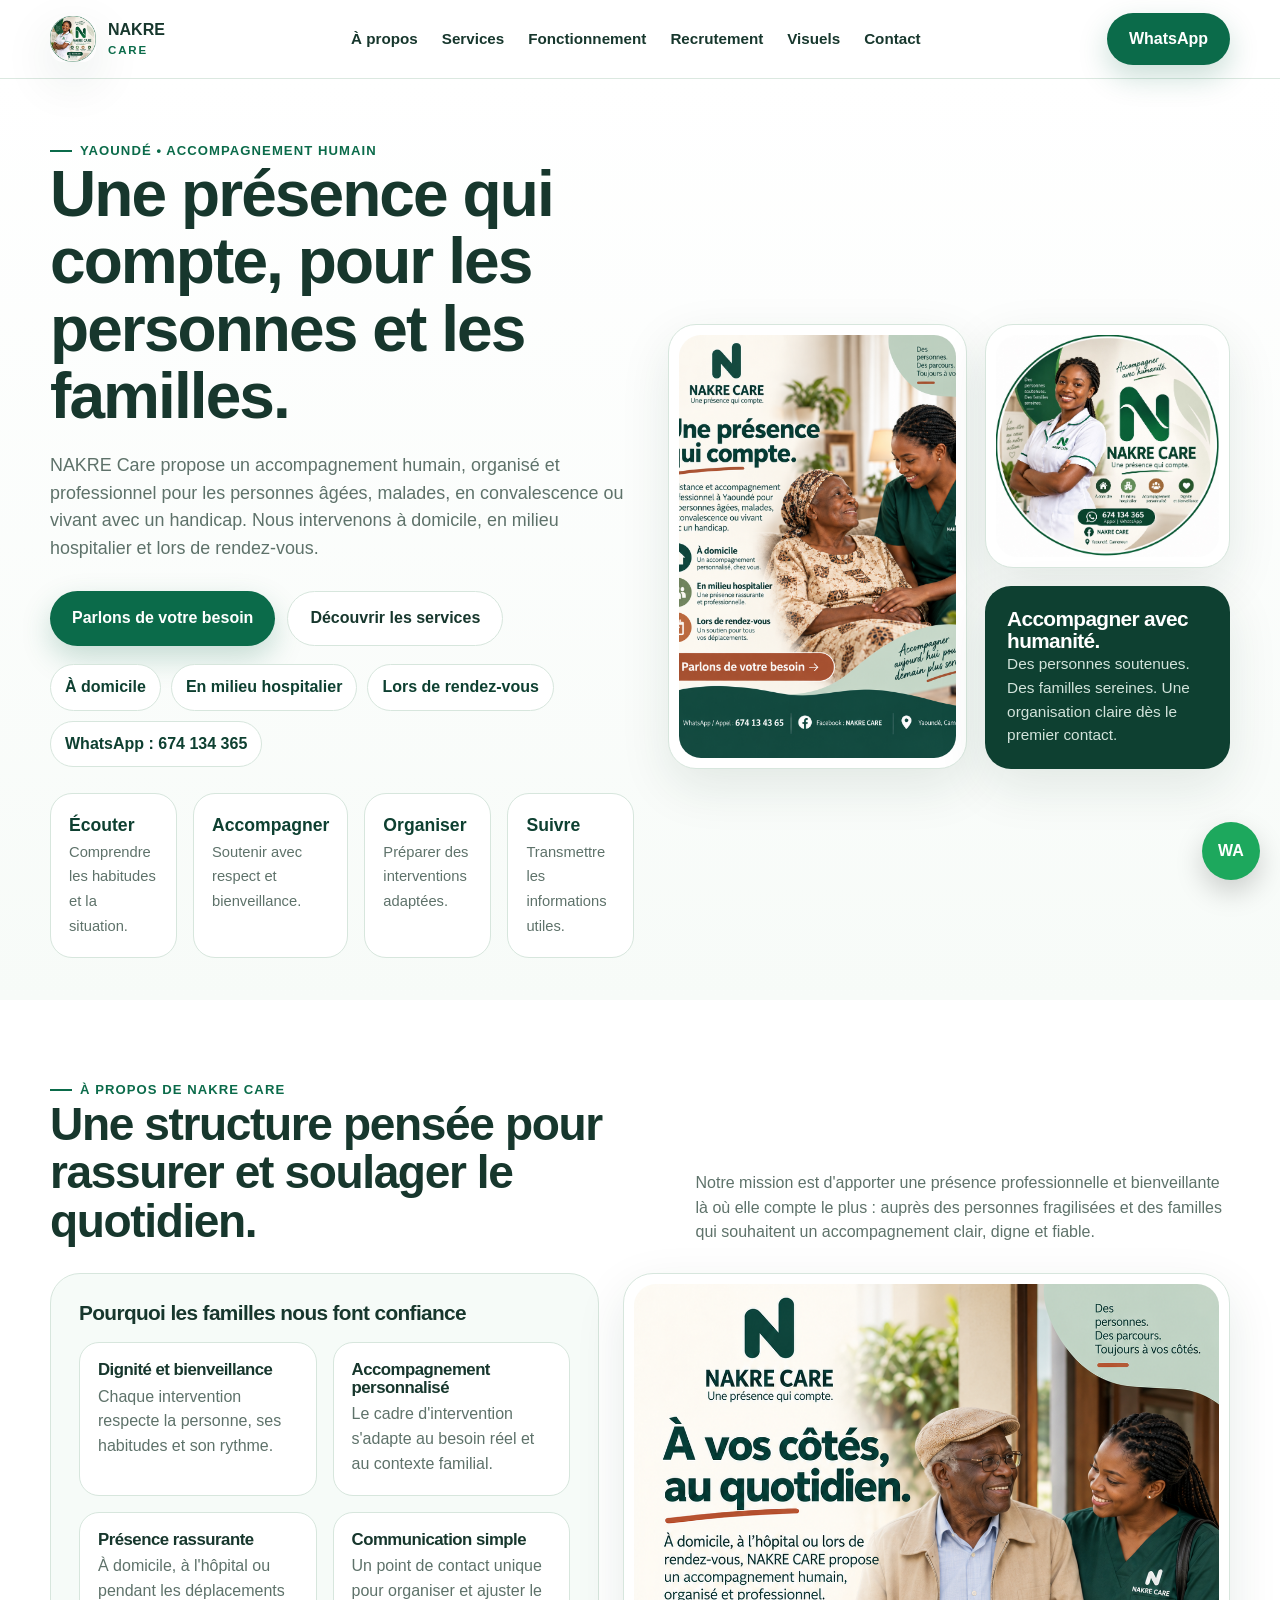
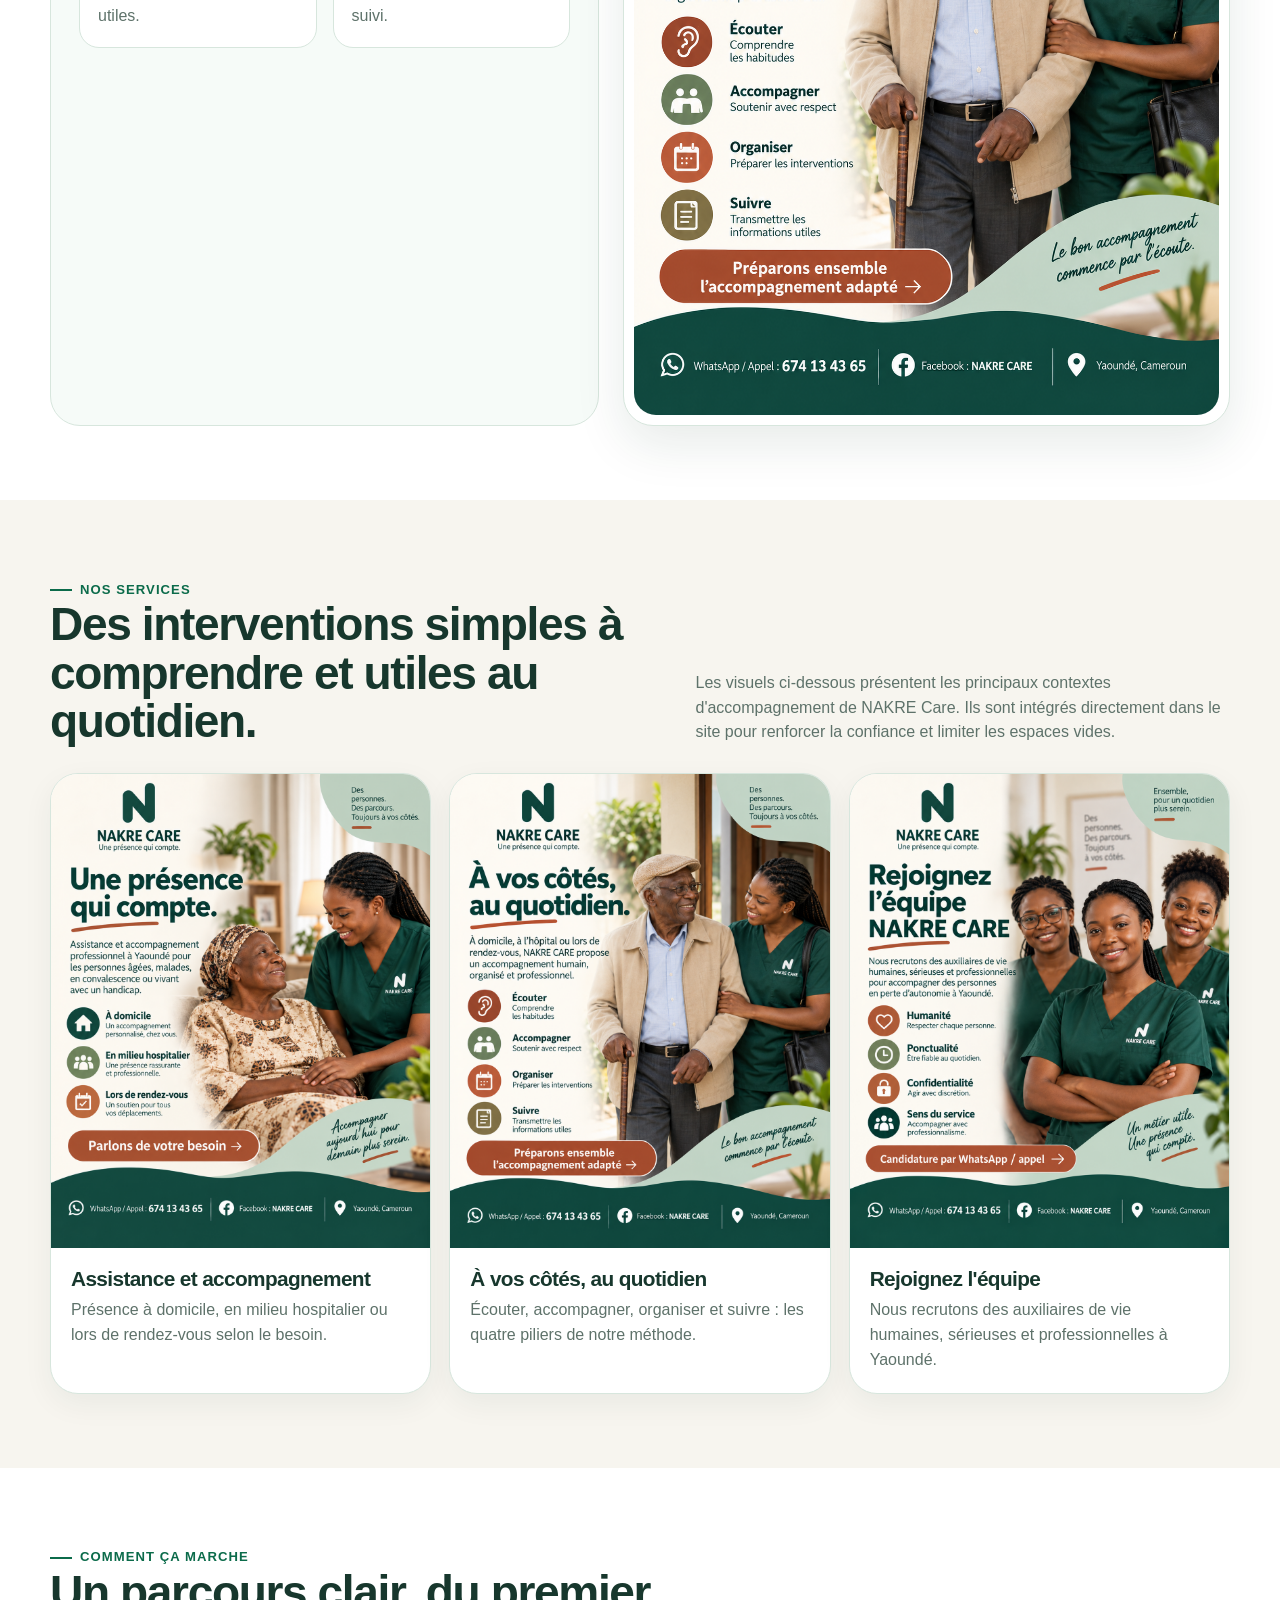
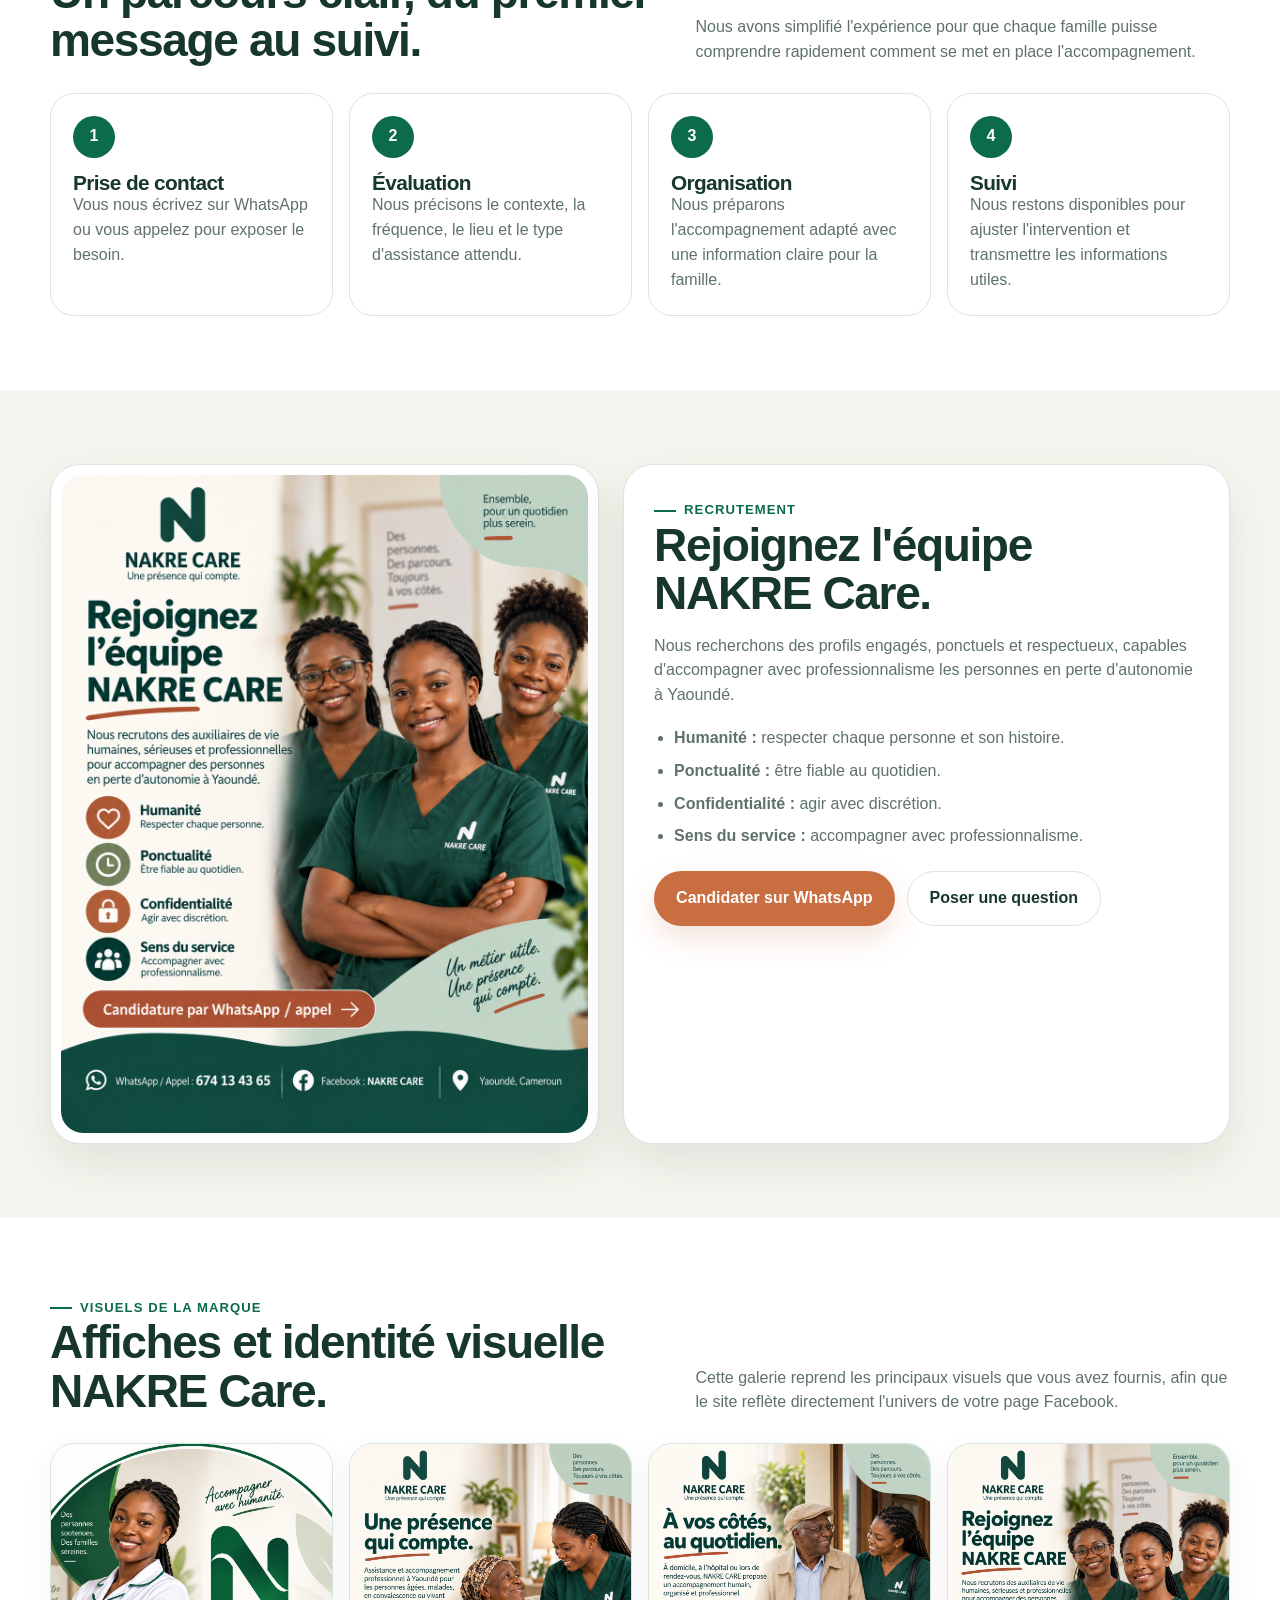
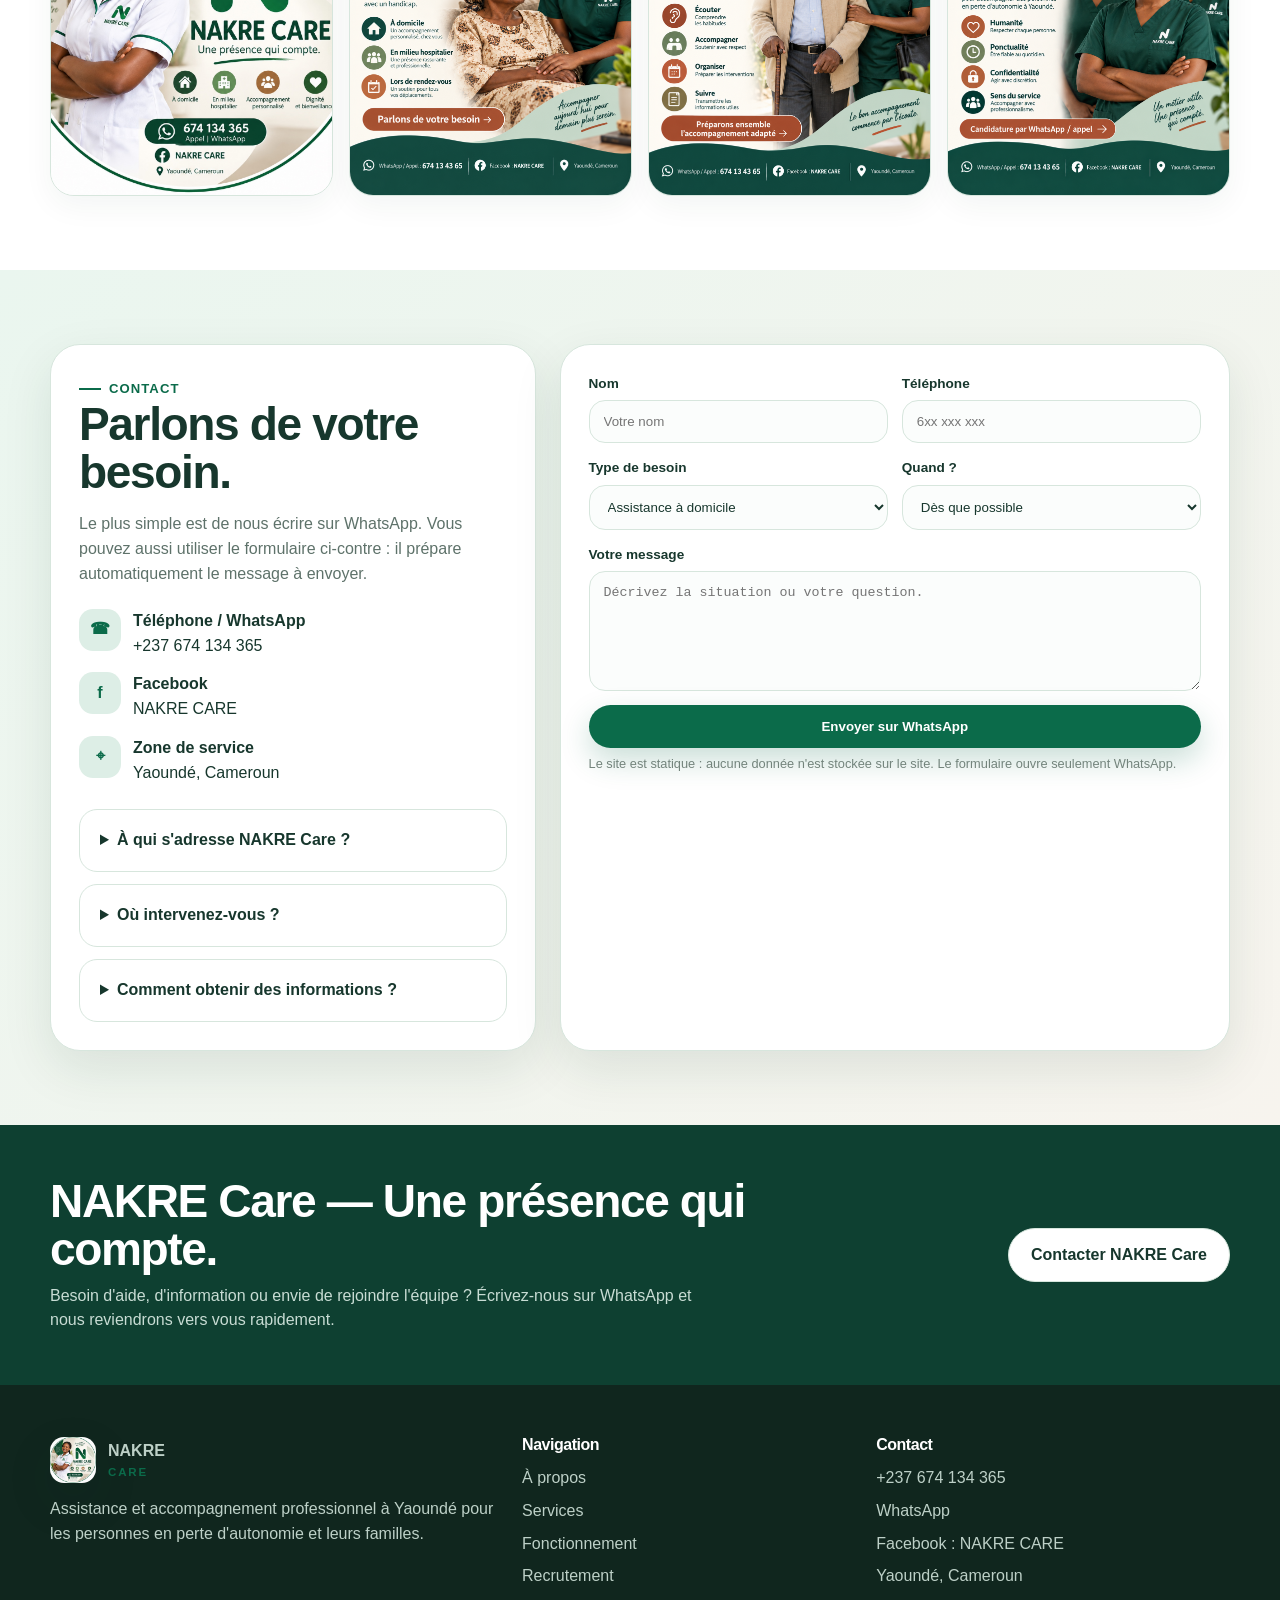
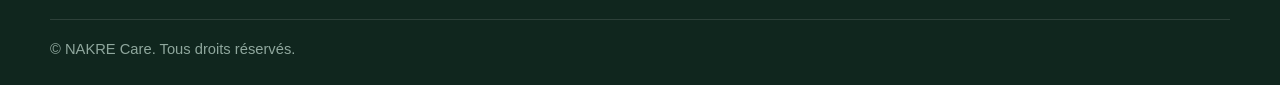
==== index.html @ 118569d4 "all work" ====
<!doctype html>
<html lang="fr">
<head>
  <meta charset="utf-8" />
  <meta name="viewport" content="width=device-width, initial-scale=1" />
  <title>NAKRE Care — Assistance et accompagnement à Yaoundé</title>
  <meta name="description" content="NAKRE Care accompagne les personnes en perte d'autonomie et leurs familles à Yaoundé : à domicile, en milieu hospitalier et lors de rendez-vous." />
  <meta name="theme-color" content="#0B6B4A" />
  <meta property="og:title" content="NAKRE Care — Une présence qui compte" />
  <meta property="og:description" content="Assistance et accompagnement humain, organisé et professionnel à Yaoundé." />
  <meta property="og:type" content="website" />
  <meta property="og:image" content="assets/og-image.png" />
  <meta property="og:locale" content="fr_FR" />
  <link rel="icon" href="assets/visuel-logo-cercle.png" />
  <link rel="stylesheet" href="assets/styles.css" />
</head>
<body>
  <header class="topbar">
    <div class="container inner">
      <a href="#accueil" class="brand" aria-label="NAKRE Care">
        <img src="assets/visuel-logo-cercle.png" alt="Visuel logo NAKRE Care" />
        <span>NAKRE <small>CARE</small></span>
      </a>
      <nav class="nav" aria-label="Navigation principale">
        <a href="#apropos">À propos</a>
        <a href="#services">Services</a>
        <a href="#fonctionnement">Fonctionnement</a>
        <a href="#recrutement">Recrutement</a>
        <a href="#galerie">Visuels</a>
        <a href="#contact">Contact</a>
      </nav>
      <a class="btn btn-primary" href="https://wa.me/237674134365" target="_blank" rel="noopener">WhatsApp</a>
      <button class="nav-toggle" aria-label="Ouvrir le menu">☰</button>
    </div>
  </header>

  <main>
    <section class="hero" id="accueil">
      <div class="container hero-grid">
        <div class="hero-copy">
          <span class="mini">Yaoundé • accompagnement humain</span>
          <h1>Une présence qui compte, pour les personnes et les familles.</h1>
          <p>NAKRE Care propose un accompagnement humain, organisé et professionnel pour les personnes âgées, malades, en convalescence ou vivant avec un handicap. Nous intervenons à domicile, en milieu hospitalier et lors de rendez-vous.</p>
          <div class="hero-actions">
            <a class="btn btn-primary" href="#contact">Parlons de votre besoin</a>
            <a class="btn btn-light" href="#services">Découvrir les services</a>
          </div>
          <div class="badges">
            <span class="badge">À domicile</span>
            <span class="badge">En milieu hospitalier</span>
            <span class="badge">Lors de rendez-vous</span>
            <span class="badge">WhatsApp : 674 134 365</span>
          </div>
          <div class="quick-grid">
            <div class="quick-card"><strong>Écouter</strong><span>Comprendre les habitudes et la situation.</span></div>
            <div class="quick-card"><strong>Accompagner</strong><span>Soutenir avec respect et bienveillance.</span></div>
            <div class="quick-card"><strong>Organiser</strong><span>Préparer des interventions adaptées.</span></div>
            <div class="quick-card"><strong>Suivre</strong><span>Transmettre les informations utiles.</span></div>
          </div>
        </div>
        <div class="hero-side">
          <div class="frame"><img src="assets/affiche-presence-officielle.png" alt="Affiche NAKRE Care — Une présence qui compte" /></div>
          <div class="hero-stack">
            <div class="frame"><img src="assets/visuel-logo-cercle.png" alt="Visuel logo et identité NAKRE Care" /></div>
            <div class="note-card"><h3>Accompagner avec humanité.</h3><p>Des personnes soutenues. Des familles sereines. Une organisation claire dès le premier contact.</p></div>
          </div>
        </div>
      </div>
    </section>

    <section class="section" id="apropos">
      <div class="container">
        <div class="section-head">
          <div>
            <span class="mini">À propos de NAKRE Care</span>
            <h2>Une structure pensée pour rassurer et soulager le quotidien.</h2>
          </div>
          <p>Notre mission est d'apporter une présence professionnelle et bienveillante là où elle compte le plus : auprès des personnes fragilisées et des familles qui souhaitent un accompagnement clair, digne et fiable.</p>
        </div>
        <div class="feature-grid">
          <div class="feature-panel">
            <h3>Pourquoi les familles nous font confiance</h3>
            <div class="feature-list">
              <article class="feature-item"><h4>Dignité et bienveillance</h4><p>Chaque intervention respecte la personne, ses habitudes et son rythme.</p></article>
              <article class="feature-item"><h4>Accompagnement personnalisé</h4><p>Le cadre d'intervention s'adapte au besoin réel et au contexte familial.</p></article>
              <article class="feature-item"><h4>Présence rassurante</h4><p>À domicile, à l'hôpital ou pendant les déplacements utiles.</p></article>
              <article class="feature-item"><h4>Communication simple</h4><p>Un point de contact unique pour organiser et ajuster le suivi.</p></article>
            </div>
          </div>
          <div class="split-photo"><img src="assets/affiche-quotidien.png" alt="Visuel NAKRE Care — À vos côtés, au quotidien" /></div>
        </div>
      </div>
    </section>

    <section class="section alt" id="services">
      <div class="container">
        <div class="section-head">
          <div>
            <span class="mini">Nos services</span>
            <h2>Des interventions simples à comprendre et utiles au quotidien.</h2>
          </div>
          <p>Les visuels ci-dessous présentent les principaux contextes d'accompagnement de NAKRE Care. Ils sont intégrés directement dans le site pour renforcer la confiance et limiter les espaces vides.</p>
        </div>
        <div class="poster-grid">
          <article class="poster-card">
            <img src="assets/affiche-presence-officielle.png" alt="Affiche service principale NAKRE Care" />
            <div class="poster-body">
              <h3>Assistance et accompagnement</h3>
              <p>Présence à domicile, en milieu hospitalier ou lors de rendez-vous selon le besoin.</p>
            </div>
          </article>
          <article class="poster-card">
            <img src="assets/affiche-quotidien.png" alt="Affiche NAKRE Care à vos côtés" />
            <div class="poster-body">
              <h3>À vos côtés, au quotidien</h3>
              <p>Écouter, accompagner, organiser et suivre : les quatre piliers de notre méthode.</p>
            </div>
          </article>
          <article class="poster-card">
            <img src="assets/affiche-recrutement-officielle.png" alt="Affiche recrutement NAKRE Care" />
            <div class="poster-body">
              <h3>Rejoignez l'équipe</h3>
              <p>Nous recrutons des auxiliaires de vie humaines, sérieuses et professionnelles à Yaoundé.</p>
            </div>
          </article>
        </div>
      </div>
    </section>

    <section class="section" id="fonctionnement">
      <div class="container">
        <div class="section-head">
          <div>
            <span class="mini">Comment ça marche</span>
            <h2>Un parcours clair, du premier message au suivi.</h2>
          </div>
          <p>Nous avons simplifié l'expérience pour que chaque famille puisse comprendre rapidement comment se met en place l'accompagnement.</p>
        </div>
        <div class="steps">
          <article class="step"><div class="num">1</div><h3>Prise de contact</h3><p>Vous nous écrivez sur WhatsApp ou vous appelez pour exposer le besoin.</p></article>
          <article class="step"><div class="num">2</div><h3>Évaluation</h3><p>Nous précisons le contexte, la fréquence, le lieu et le type d'assistance attendu.</p></article>
          <article class="step"><div class="num">3</div><h3>Organisation</h3><p>Nous préparons l'accompagnement adapté avec une information claire pour la famille.</p></article>
          <article class="step"><div class="num">4</div><h3>Suivi</h3><p>Nous restons disponibles pour ajuster l'intervention et transmettre les informations utiles.</p></article>
        </div>
      </div>
    </section>

    <section class="section alt" id="recrutement">
      <div class="container recruit-wrap">
        <div class="split-photo"><img src="assets/affiche-recrutement-officielle.png" alt="Affiche recrutement NAKRE Care" /></div>
        <div class="copy-card">
          <span class="mini">Recrutement</span>
          <h2>Rejoignez l'équipe NAKRE Care.</h2>
          <p style="margin-top:16px">Nous recherchons des profils engagés, ponctuels et respectueux, capables d'accompagner avec professionnalisme les personnes en perte d'autonomie à Yaoundé.</p>
          <ul>
            <li><strong>Humanité :</strong> respecter chaque personne et son histoire.</li>
            <li><strong>Ponctualité :</strong> être fiable au quotidien.</li>
            <li><strong>Confidentialité :</strong> agir avec discrétion.</li>
            <li><strong>Sens du service :</strong> accompagner avec professionnalisme.</li>
          </ul>
          <div style="display:flex;gap:12px;flex-wrap:wrap;margin-top:22px">
            <a class="btn btn-accent" href="https://wa.me/237674134365?text=Bonjour%20NAKRE%20Care%2C%20je%20souhaite%20postuler." target="_blank" rel="noopener">Candidater sur WhatsApp</a>
            <a class="btn btn-light" href="#contact">Poser une question</a>
          </div>
        </div>
      </div>
    </section>

    <section class="section" id="galerie">
      <div class="container">
        <div class="section-head">
          <div>
            <span class="mini">Visuels de la marque</span>
            <h2>Affiches et identité visuelle NAKRE Care.</h2>
          </div>
          <p>Cette galerie reprend les principaux visuels que vous avez fournis, afin que le site reflète directement l'univers de votre page Facebook.</p>
        </div>
        <div class="gallery">
          <figure><img src="assets/visuel-logo-cercle.png" alt="Identité visuelle NAKRE Care" /></figure>
          <figure><img src="assets/affiche-presence-officielle.png" alt="Affiche NAKRE Care une présence qui compte" /></figure>
          <figure><img src="assets/affiche-quotidien.png" alt="Affiche NAKRE Care à vos côtés" /></figure>
          <figure><img src="assets/affiche-recrutement-officielle.png" alt="Affiche de recrutement NAKRE Care" /></figure>
        </div>
      </div>
    </section>

    <section class="section contact" id="contact">
      <div class="container contact-wrap">
        <div class="contact-card">
          <span class="mini">Contact</span>
          <h2>Parlons de votre besoin.</h2>
          <p style="margin-top:16px">Le plus simple est de nous écrire sur WhatsApp. Vous pouvez aussi utiliser le formulaire ci-contre : il prépare automatiquement le message à envoyer.</p>
          <div class="contact-list">
            <div class="contact-item"><div class="contact-icon">☎</div><div><strong>Téléphone / WhatsApp</strong><br><a href="tel:+237674134365">+237 674 134 365</a></div></div>
            <div class="contact-item"><div class="contact-icon">f</div><div><strong>Facebook</strong><br>NAKRE CARE</div></div>
            <div class="contact-item"><div class="contact-icon">⌖</div><div><strong>Zone de service</strong><br>Yaoundé, Cameroun</div></div>
          </div>
          <div class="faq">
            <details><summary>À qui s'adresse NAKRE Care ?</summary><p>Aux personnes âgées, malades, en convalescence ou vivant avec un handicap, ainsi qu'aux familles qui recherchent un accompagnement structuré.</p></details>
            <details><summary>Où intervenez-vous ?</summary><p>À domicile, en milieu hospitalier et lors de rendez-vous ou déplacements utiles, selon l'organisation définie avec la famille.</p></details>
            <details><summary>Comment obtenir des informations ?</summary><p>Écrivez simplement sur WhatsApp au 674 134 365 pour présenter brièvement votre situation.</p></details>
          </div>
        </div>
        <form id="contactForm" class="contact-card">
          <div class="form-grid">
            <div class="field"><label for="name">Nom</label><input id="name" name="name" placeholder="Votre nom" /></div>
            <div class="field"><label for="phone">Téléphone</label><input id="phone" name="phone" placeholder="6xx xxx xxx" /></div>
            <div class="field"><label for="need">Type de besoin</label><select id="need" name="need"><option>Assistance à domicile</option><option>Accompagnement à l'hôpital</option><option>Accompagnement lors de rendez-vous</option><option>Relais pour la famille</option><option>Recrutement</option></select></div>
            <div class="field"><label for="timing">Quand ?</label><select id="timing" name="timing"><option>Dès que possible</option><option>Cette semaine</option><option>Ce mois-ci</option><option>Je me renseigne</option></select></div>
            <div class="field full"><label for="message">Votre message</label><textarea id="message" name="message" placeholder="Décrivez la situation ou votre question."></textarea></div>
            <div class="field full"><button type="submit" class="btn btn-primary">Envoyer sur WhatsApp</button><div class="notice">Le site est statique : aucune donnée n'est stockée sur le site. Le formulaire ouvre seulement WhatsApp.</div></div>
          </div>
        </form>
      </div>
    </section>

    <section class="cta">
      <div class="container cta-inner">
        <div>
          <h2>NAKRE Care — Une présence qui compte.</h2>
          <p>Besoin d'aide, d'information ou envie de rejoindre l'équipe ? Écrivez-nous sur WhatsApp et nous reviendrons vers vous rapidement.</p>
        </div>
        <a class="btn btn-light" href="https://wa.me/237674134365?text=Bonjour%20NAKRE%20Care" target="_blank" rel="noopener">Contacter NAKRE Care</a>
      </div>
    </section>
  </main>

  <footer class="footer">
    <div class="container">
      <div class="footer-grid">
        <div>
          <a href="#accueil" class="brand"><img src="assets/visuel-logo-cercle.png" alt="NAKRE Care" /><span>NAKRE <small>CARE</small></span></a>
          <p style="margin-top:14px">Assistance et accompagnement professionnel à Yaoundé pour les personnes en perte d'autonomie et leurs familles.</p>
        </div>
        <div>
          <h4>Navigation</h4>
          <div class="footer-links">
            <a href="#apropos">À propos</a>
            <a href="#services">Services</a>
            <a href="#fonctionnement">Fonctionnement</a>
            <a href="#recrutement">Recrutement</a>
          </div>
        </div>
        <div>
          <h4>Contact</h4>
          <div class="footer-links">
            <a href="tel:+237674134365">+237 674 134 365</a>
            <a href="https://wa.me/237674134365" target="_blank" rel="noopener">WhatsApp</a>
            <span>Facebook : NAKRE CARE</span>
            <span>Yaoundé, Cameroun</span>
          </div>
        </div>
      </div>
      <div class="copyline">© <span id="year"></span> NAKRE Care. Tous droits réservés.</div>
    </div>
  </footer>

  <a class="wa-float" href="https://wa.me/237674134365" target="_blank" rel="noopener" aria-label="Ouvrir WhatsApp">WA</a>
  <script src="assets/site.js"></script>
</body>
</html>
---- assets/styles.css ----
:root{
  --green:#0B6B4A;
  --green-2:#0E4031;
  --leaf:#DDEEE6;
  --mint:#F6FBF8;
  --cream:#F7F5EF;
  --text:#17372D;
  --muted:#5E726A;
  --line:#D7E6DD;
  --accent:#C96E41;
  --shadow:0 18px 50px rgba(17,54,43,.10);
}
*{box-sizing:border-box}
html{scroll-behavior:smooth}
body{margin:0;font-family:Inter,Arial,Helvetica,sans-serif;color:var(--text);background:#fff;line-height:1.55}
a{text-decoration:none;color:inherit}
img{display:block;max-width:100%}
.container{width:min(1180px,calc(100% - 36px));margin:auto}
.section{padding:74px 0}
.mini{display:inline-flex;gap:8px;align-items:center;color:var(--green);font-size:.82rem;font-weight:800;letter-spacing:.08em;text-transform:uppercase}
.mini:before{content:'';width:22px;height:2px;background:var(--green);display:block}
h1,h2,h3,h4{margin:0;line-height:1.05;letter-spacing:-.03em}
h1{font-size:clamp(2.8rem,5vw,5.3rem);max-width:760px}
h2{font-size:clamp(2rem,3.6vw,3.4rem);max-width:700px}
h3{font-size:1.3rem}
p{margin:0;color:var(--muted)}
.btn{display:inline-flex;align-items:center;justify-content:center;gap:10px;padding:14px 22px;border-radius:999px;font-weight:800;border:0;cursor:pointer;transition:transform .18s ease, box-shadow .18s ease}
.btn:hover{transform:translateY(-2px)}
.btn-primary{background:var(--green);color:#fff;box-shadow:0 12px 30px rgba(11,107,74,.22)}
.btn-light{background:#fff;border:1px solid var(--line);color:var(--text)}
.btn-accent{background:var(--accent);color:#fff;box-shadow:0 12px 30px rgba(201,110,65,.20)}
.badges{display:flex;flex-wrap:wrap;gap:10px}
.badge{padding:10px 14px;border-radius:999px;background:#fff;border:1px solid var(--line);font-weight:700;color:var(--green-2)}
.topbar{position:sticky;top:0;z-index:60;background:rgba(255,255,255,.92);backdrop-filter:blur(14px);border-bottom:1px solid rgba(215,230,221,.9)}
.topbar .inner{display:flex;align-items:center;justify-content:space-between;gap:24px;min-height:78px}
.brand{display:flex;align-items:center;gap:12px;font-weight:900}
.brand img{width:46px;height:46px;border-radius:14px;object-fit:cover;box-shadow:var(--shadow)}
.brand span small{display:block;color:var(--green);font-size:.72rem;letter-spacing:.16em}
.nav{display:flex;align-items:center;gap:24px;font-weight:700;font-size:.95rem}
.nav-toggle{display:none;background:none;border:0;font-size:1.6rem}
.hero{padding:56px 0 42px;background:linear-gradient(180deg,#fff,#F7FBF8)}
.hero-grid{display:grid;grid-template-columns:1.02fr .98fr;gap:34px;align-items:center}
.hero-copy p{font-size:1.12rem;max-width:640px;margin:22px 0 28px}
.hero-actions{display:flex;flex-wrap:wrap;gap:12px;margin-bottom:18px}
.hero-side{display:grid;grid-template-columns:1fr .82fr;gap:18px;align-items:stretch}
.frame{background:#fff;border:1px solid var(--line);border-radius:28px;padding:10px;box-shadow:var(--shadow)}
.frame img{border-radius:22px;width:100%;height:100%;object-fit:cover}
.hero-stack{display:grid;gap:18px}
.note-card{background:var(--green-2);color:#fff;padding:22px;border-radius:26px;box-shadow:var(--shadow)}
.note-card p{color:#D2E3DB;font-size:.96rem}
.quick-grid{display:grid;grid-template-columns:repeat(4,1fr);gap:16px;margin-top:26px}
.quick-card{padding:18px;border-radius:22px;background:#fff;border:1px solid var(--line)}
.quick-card strong{display:block;color:var(--green-2);font-size:1.1rem}
.quick-card span{color:var(--muted);font-size:.92rem}
.section-head{display:grid;grid-template-columns:1fr .86fr;gap:24px;align-items:end;margin-bottom:28px}
.feature-grid{display:grid;grid-template-columns:.95fr 1.05fr;gap:24px;align-items:stretch}
.feature-panel{background:var(--mint);border:1px solid var(--line);border-radius:30px;padding:28px}
.feature-list{display:grid;grid-template-columns:1fr 1fr;gap:16px;margin-top:18px}
.feature-item{background:#fff;border:1px solid var(--line);padding:18px;border-radius:20px}
.feature-item h4{font-size:1.05rem;margin-bottom:6px}
.split-photo{border-radius:30px;overflow:hidden;box-shadow:var(--shadow);border:1px solid var(--line);background:#fff;padding:10px}
.split-photo img{border-radius:22px;width:100%;height:100%;object-fit:cover}
.poster-grid{display:grid;grid-template-columns:repeat(3,1fr);gap:18px}
.poster-card{background:#fff;border:1px solid var(--line);border-radius:28px;overflow:hidden;box-shadow:0 10px 30px rgba(17,54,43,.06);display:flex;flex-direction:column}
.poster-card img{width:100%;aspect-ratio:4/5;object-fit:cover;background:#f2f6f3}
.poster-body{padding:20px}
.poster-body p{margin-top:8px}
.steps{display:grid;grid-template-columns:repeat(4,1fr);gap:16px}
.step{background:#fff;border:1px solid var(--line);border-radius:24px;padding:22px;position:relative}
.step .num{width:42px;height:42px;border-radius:50%;background:var(--green);color:#fff;display:grid;place-items:center;font-weight:900;margin-bottom:14px}
.alt{background:var(--cream)}
.recruit-wrap{display:grid;grid-template-columns:.95fr 1.05fr;gap:24px;align-items:stretch}
.copy-card{background:#fff;border:1px solid var(--line);border-radius:30px;padding:30px;box-shadow:var(--shadow)}
.copy-card ul{margin:18px 0 0;padding-left:20px;color:var(--muted)}
.copy-card li{margin-bottom:8px}
.gallery{display:grid;grid-template-columns:1fr 1fr 1fr 1fr;gap:16px}
.gallery figure{margin:0;border:1px solid var(--line);border-radius:24px;overflow:hidden;background:#fff;box-shadow:0 10px 30px rgba(17,54,43,.05)}
.gallery img{width:100%;height:100%;object-fit:cover;aspect-ratio:4/5}
.contact{background:linear-gradient(135deg,#EAF6EF,#F7F4EE)}
.contact-wrap{display:grid;grid-template-columns:.84fr 1.16fr;gap:24px}
.contact-card{background:#fff;border:1px solid var(--line);border-radius:30px;padding:28px;box-shadow:var(--shadow)}
.contact-list{display:grid;gap:14px;margin-top:22px}
.contact-item{display:flex;gap:12px;align-items:flex-start}
.contact-icon{width:42px;height:42px;border-radius:14px;background:var(--leaf);display:grid;place-items:center;color:var(--green);font-weight:900;flex:0 0 auto}
.form-grid{display:grid;grid-template-columns:1fr 1fr;gap:14px}
.field{display:grid;gap:6px}.field.full{grid-column:1/-1}
label{font-size:.85rem;font-weight:800}
input,select,textarea{width:100%;border:1px solid var(--line);border-radius:16px;padding:13px 14px;background:#FBFDFC;color:var(--text)}
textarea{min-height:120px;resize:vertical}
.faq{display:grid;gap:12px;margin-top:24px}
details{background:#fff;border:1px solid var(--line);border-radius:18px;padding:18px 20px}
summary{cursor:pointer;font-weight:800}
details p{padding-top:10px}
.cta{padding:52px 0;background:var(--green-2);color:#fff}
.cta-inner{display:flex;justify-content:space-between;gap:22px;align-items:center}
.cta p{color:#C8DCD4;max-width:680px;margin-top:10px}
.footer{background:#10261E;color:#fff;padding:52px 0 24px}
.footer-grid{display:grid;grid-template-columns:1.15fr .85fr .9fr;gap:20px}
.footer p,.footer a,.footer span{color:#BDD0C7}
.footer h4{margin:0 0 12px}
.footer-links{display:grid;gap:8px}
.copyline{margin-top:30px;padding-top:18px;border-top:1px solid rgba(255,255,255,.12);color:#8FA79D;font-size:.92rem}
.wa-float{position:fixed;right:20px;bottom:20px;width:58px;height:58px;border-radius:50%;background:#1da85d;color:#fff;display:grid;place-items:center;font-weight:900;z-index:80;box-shadow:0 12px 28px rgba(0,0,0,.18)}
.notice{font-size:.8rem;color:#73847C}
@media (max-width:1024px){
  .hero-grid,.feature-grid,.recruit-wrap,.contact-wrap,.section-head{grid-template-columns:1fr}
  .poster-grid{grid-template-columns:1fr 1fr 1fr}
  .gallery{grid-template-columns:1fr 1fr}
}
@media (max-width:860px){
  .nav{display:none;position:absolute;top:74px;left:18px;right:18px;background:#fff;border:1px solid var(--line);padding:16px;border-radius:18px;box-shadow:var(--shadow);flex-direction:column;align-items:flex-start}
  .nav.open{display:flex}
  .nav-toggle{display:block}
  .hero-side{grid-template-columns:1fr 1fr}
  .quick-grid,.steps{grid-template-columns:1fr 1fr}
  .poster-grid{grid-template-columns:1fr}
  .feature-list{grid-template-columns:1fr 1fr}
}
@media (max-width:640px){
  .container{width:min(100% - 24px,1180px)}
  .section{padding:58px 0}
  .hero{padding-top:34px}
  h1{font-size:2.45rem}
  .hero-side,.quick-grid,.feature-list,.steps,.gallery,.form-grid,.footer-grid{grid-template-columns:1fr}
  .hero-actions,.cta-inner{flex-direction:column;align-items:stretch}
  .btn{width:100%}
}
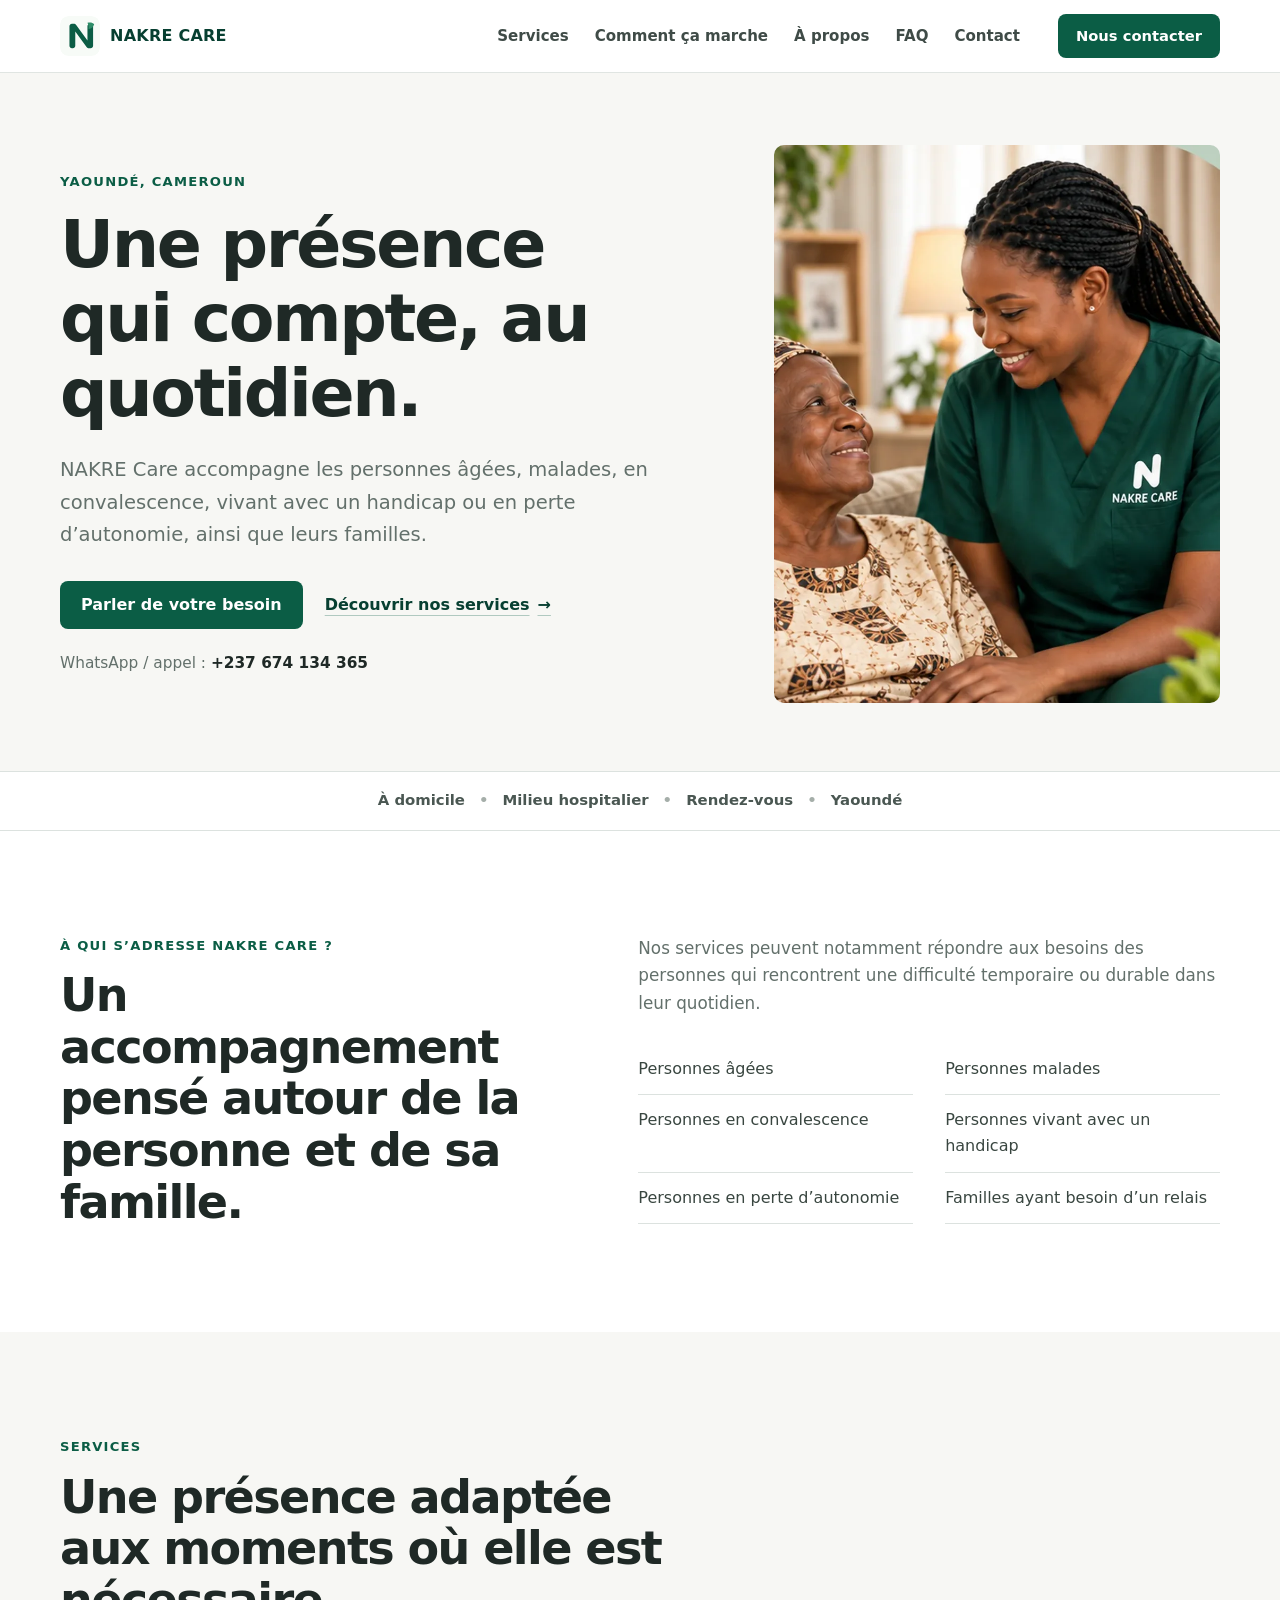
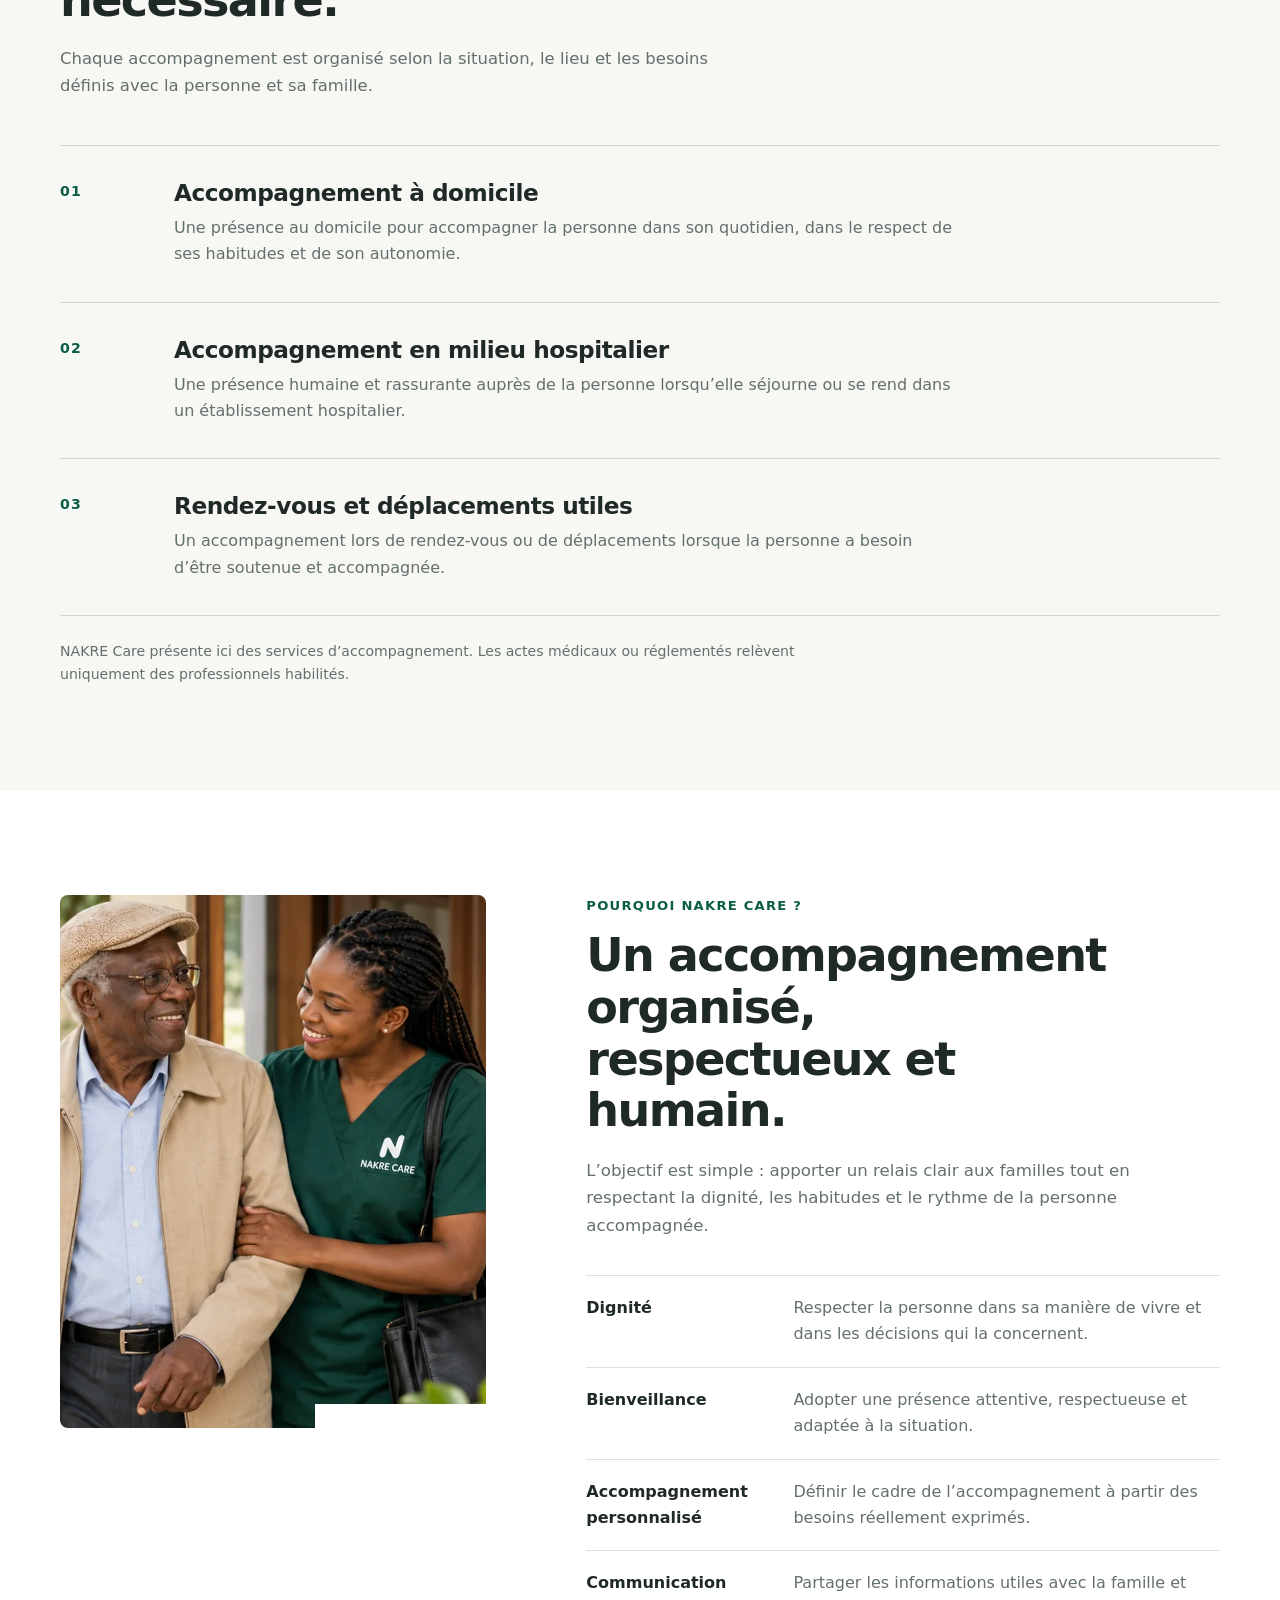
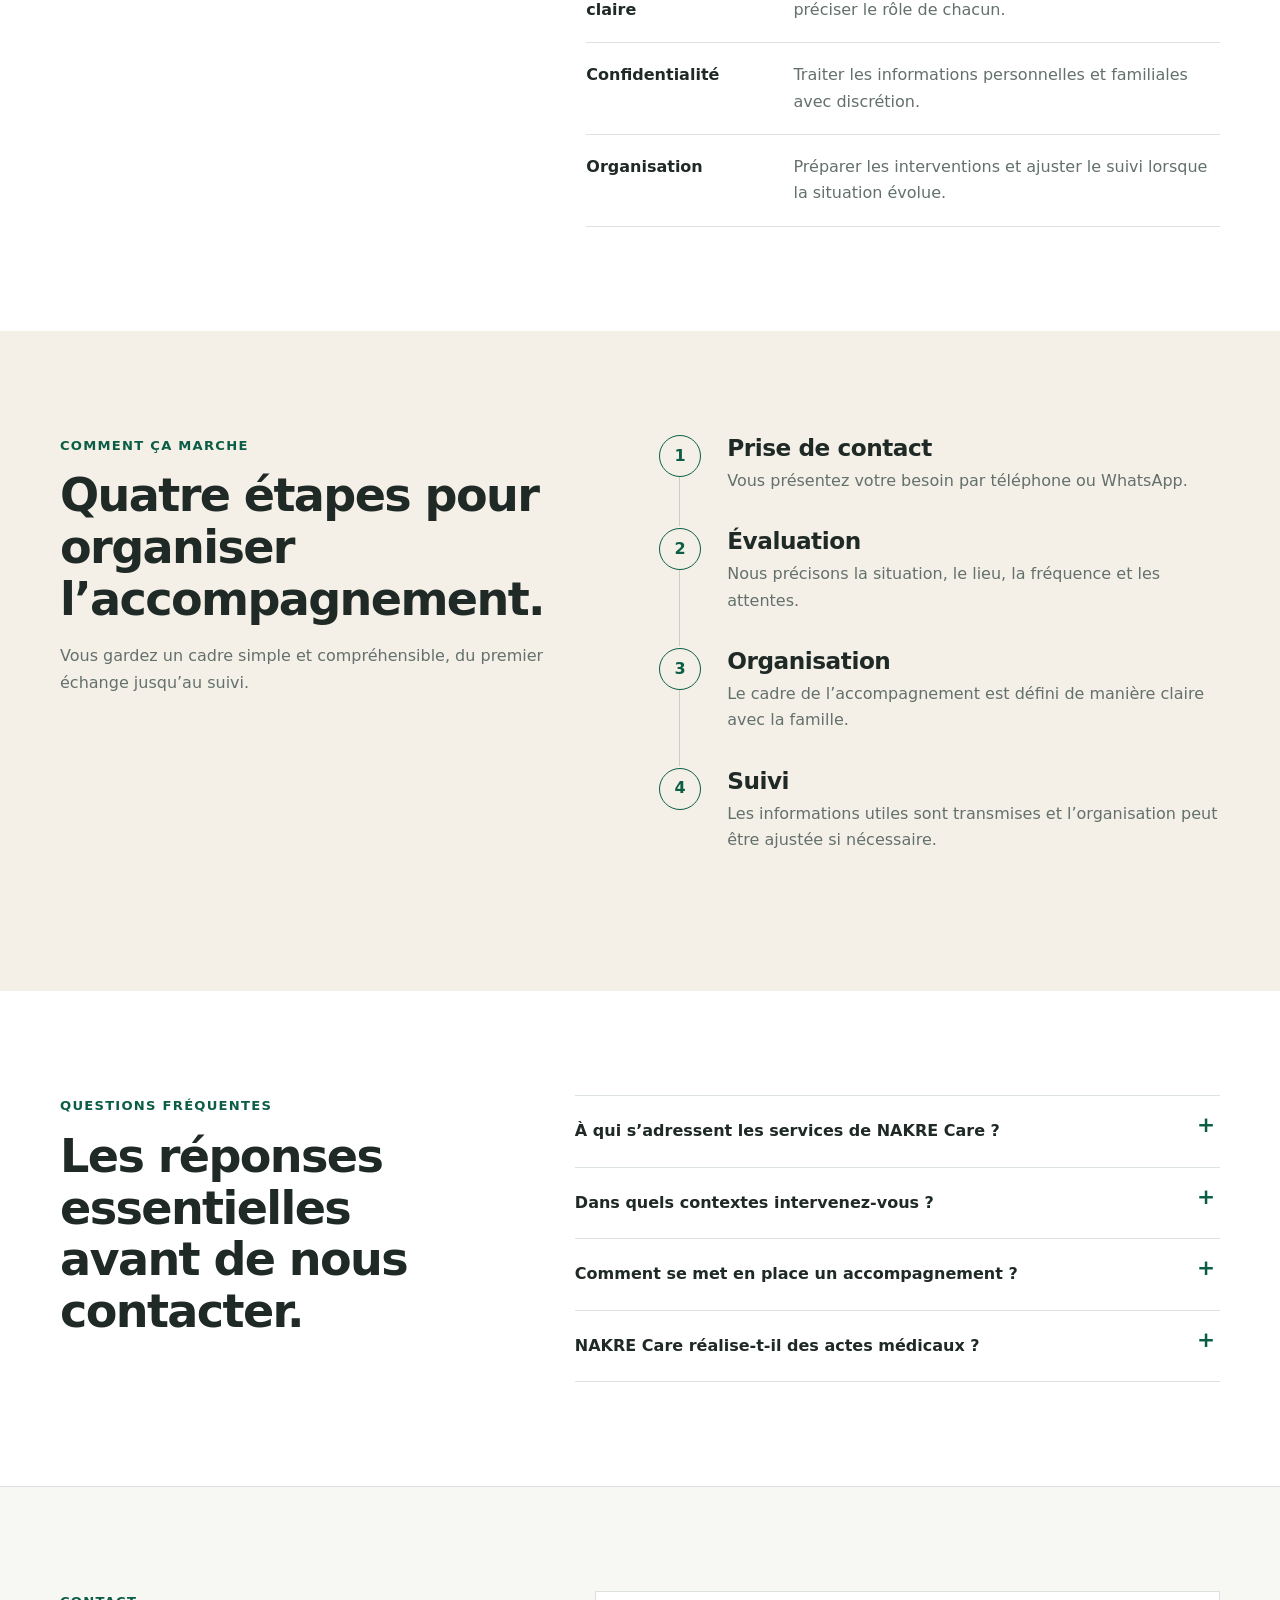
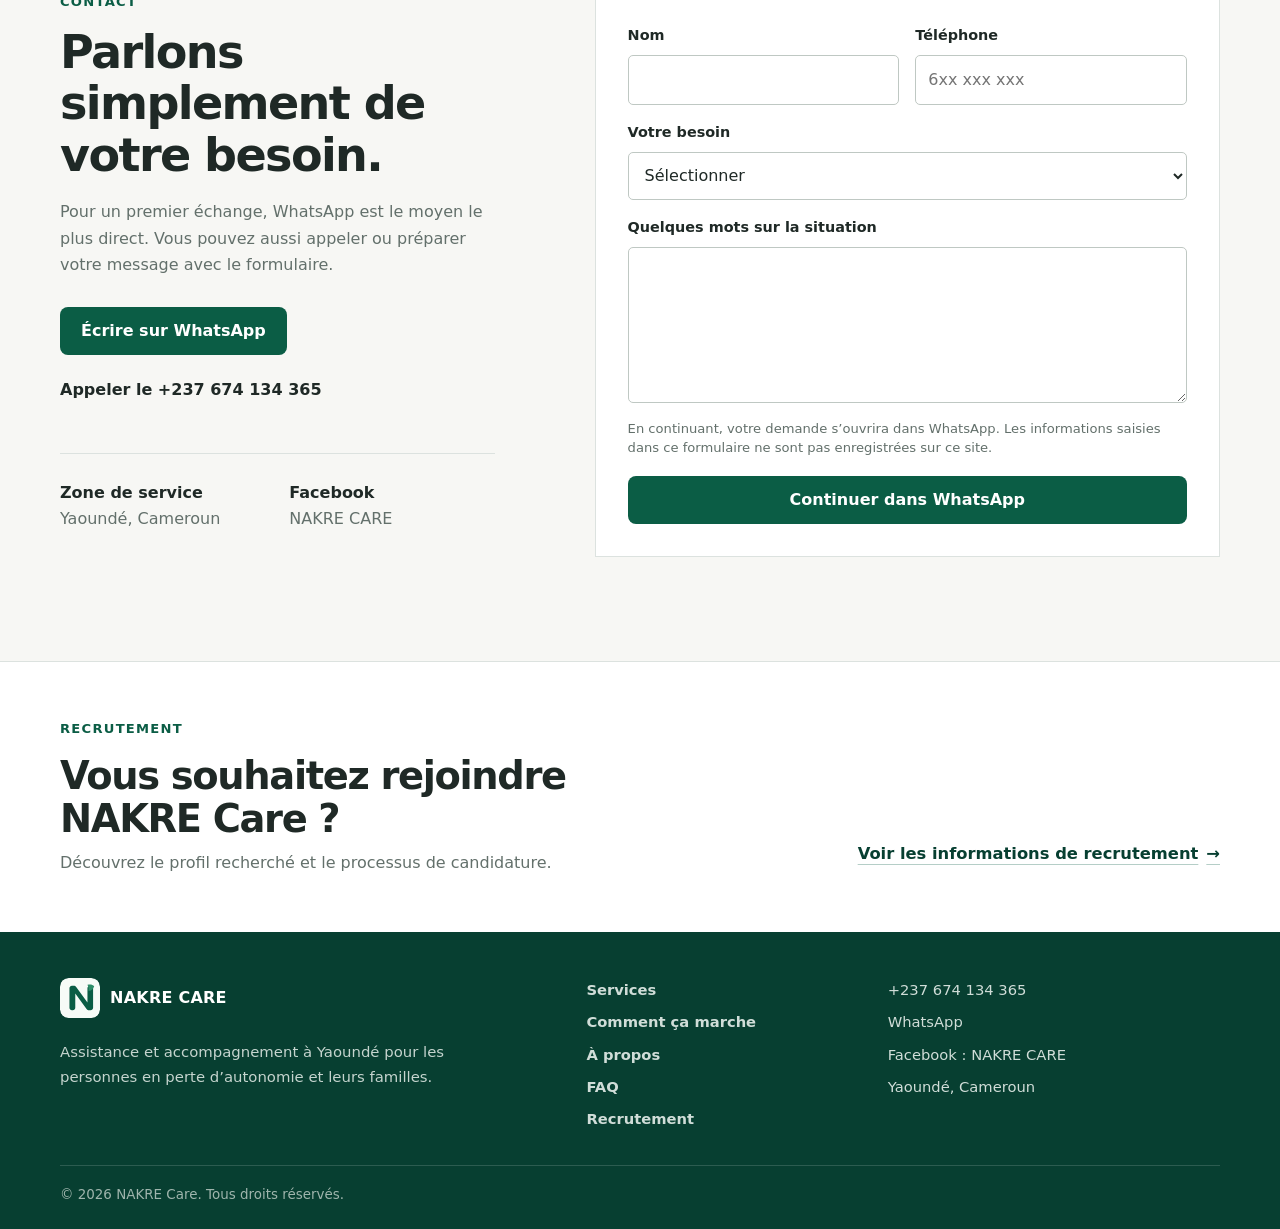
==== commit ba669260: "final vrsion 2.0" ====
--- a/index.html
+++ b/index.html
@@ -1,261 +1,345 @@
 <!doctype html>
 <html lang="fr">
 <head>
-  <meta charset="utf-8" />
-  <meta name="viewport" content="width=device-width, initial-scale=1" />
-  <title>NAKRE Care — Assistance et accompagnement à Yaoundé</title>
-  <meta name="description" content="NAKRE Care accompagne les personnes en perte d'autonomie et leurs familles à Yaoundé : à domicile, en milieu hospitalier et lors de rendez-vous." />
-  <meta name="theme-color" content="#0B6B4A" />
-  <meta property="og:title" content="NAKRE Care — Une présence qui compte" />
-  <meta property="og:description" content="Assistance et accompagnement humain, organisé et professionnel à Yaoundé." />
-  <meta property="og:type" content="website" />
-  <meta property="og:image" content="assets/og-image.png" />
-  <meta property="og:locale" content="fr_FR" />
-  <link rel="icon" href="assets/visuel-logo-cercle.png" />
-  <link rel="stylesheet" href="assets/styles.css" />
+  <meta charset="utf-8">
+  <meta name="viewport" content="width=device-width, initial-scale=1, viewport-fit=cover">
+  <title>NAKRE Care — Accompagnement à domicile, à l’hôpital et aux rendez-vous à Yaoundé</title>
+  <meta name="description" content="NAKRE Care accompagne à Yaoundé les personnes âgées, malades, en convalescence, vivant avec un handicap ou en perte d’autonomie, à domicile, en milieu hospitalier et lors de rendez-vous.">
+  <meta name="theme-color" content="#0b5d45">
+  <meta name="color-scheme" content="light">
+  <link rel="canonical" href="https://nakre-care.vercel.app/">
+  <link rel="icon" href="assets/logo-nakre-care.svg" type="image/svg+xml">
+  <link rel="preload" href="assets/hero-care-clean.webp" as="image" type="image/webp" fetchpriority="high">
+
+  <meta property="og:type" content="website">
+  <meta property="og:locale" content="fr_FR">
+  <meta property="og:site_name" content="NAKRE Care">
+  <meta property="og:title" content="NAKRE Care — Une présence qui compte">
+  <meta property="og:description" content="Assistance et accompagnement à Yaoundé, à domicile, en milieu hospitalier et lors de rendez-vous.">
+  <meta property="og:url" content="https://nakre-care.vercel.app/">
+  <meta property="og:image" content="https://nakre-care.vercel.app/assets/og-nakre-care.jpg">
+  <meta property="og:image:width" content="1200">
+  <meta property="og:image:height" content="630">
+  <meta property="og:image:alt" content="NAKRE Care — Une présence qui compte">
+  <meta name="twitter:card" content="summary_large_image">
+
+  <link rel="stylesheet" href="assets/styles.css">
+  <script type="application/ld+json">
+  {
+    "@context": "https://schema.org",
+    "@type": "Organization",
+    "name": "NAKRE Care",
+    "url": "https://nakre-care.vercel.app/",
+    "logo": "https://nakre-care.vercel.app/assets/logo-nakre-care.svg",
+    "telephone": "+237674134365",
+    "areaServed": {
+      "@type": "City",
+      "name": "Yaoundé"
+    },
+    "description": "Assistance et accompagnement des personnes en perte d’autonomie et de leurs familles à Yaoundé."
+  }
+  </script>
 </head>
 <body>
-  <header class="topbar">
-    <div class="container inner">
-      <a href="#accueil" class="brand" aria-label="NAKRE Care">
-        <img src="assets/visuel-logo-cercle.png" alt="Visuel logo NAKRE Care" />
-        <span>NAKRE <small>CARE</small></span>
+  <a class="skip-link" href="#contenu">Aller au contenu</a>
+
+  <header class="site-header" data-header>
+    <div class="container header-inner">
+      <a class="brand" href="#accueil" aria-label="NAKRE Care, accueil">
+        <img src="assets/logo-nakre-care.svg" alt="" width="44" height="44">
+        <span class="brand-name">NAKRE CARE</span>
       </a>
-      <nav class="nav" aria-label="Navigation principale">
+
+      <nav class="desktop-nav" aria-label="Navigation principale">
+        <a href="#services">Services</a>
+        <a href="#fonctionnement">Comment ça marche</a>
         <a href="#apropos">À propos</a>
-        <a href="#services">Services</a>
-        <a href="#fonctionnement">Fonctionnement</a>
-        <a href="#recrutement">Recrutement</a>
-        <a href="#galerie">Visuels</a>
+        <a href="#faq">FAQ</a>
         <a href="#contact">Contact</a>
       </nav>
-      <a class="btn btn-primary" href="https://wa.me/237674134365" target="_blank" rel="noopener">WhatsApp</a>
-      <button class="nav-toggle" aria-label="Ouvrir le menu">☰</button>
+
+      <a class="button button-primary header-cta" href="#contact">Nous contacter</a>
+
+      <button class="menu-toggle" type="button" aria-label="Ouvrir le menu" aria-controls="mobile-menu" aria-expanded="false" data-menu-toggle>
+        <span></span><span></span><span></span>
+      </button>
+    </div>
+
+    <div class="mobile-menu" id="mobile-menu" data-mobile-menu hidden>
+      <nav class="container" aria-label="Navigation mobile">
+        <a href="#services">Services</a>
+        <a href="#fonctionnement">Comment ça marche</a>
+        <a href="#apropos">À propos</a>
+        <a href="#faq">FAQ</a>
+        <a href="#contact">Contact</a>
+        <a class="mobile-menu-cta" href="#contact">Nous contacter</a>
+      </nav>
     </div>
   </header>
 
-  <main>
-    <section class="hero" id="accueil">
-      <div class="container hero-grid">
+  <main id="contenu">
+    <section class="hero" id="accueil" aria-labelledby="hero-title">
+      <div class="container hero-layout">
         <div class="hero-copy">
-          <span class="mini">Yaoundé • accompagnement humain</span>
-          <h1>Une présence qui compte, pour les personnes et les familles.</h1>
-          <p>NAKRE Care propose un accompagnement humain, organisé et professionnel pour les personnes âgées, malades, en convalescence ou vivant avec un handicap. Nous intervenons à domicile, en milieu hospitalier et lors de rendez-vous.</p>
+          <p class="eyebrow">Yaoundé, Cameroun</p>
+          <h1 id="hero-title">Une présence qui compte, au quotidien.</h1>
+          <p class="hero-lead">NAKRE Care accompagne les personnes âgées, malades, en convalescence, vivant avec un handicap ou en perte d’autonomie, ainsi que leurs familles.</p>
           <div class="hero-actions">
-            <a class="btn btn-primary" href="#contact">Parlons de votre besoin</a>
-            <a class="btn btn-light" href="#services">Découvrir les services</a>
-          </div>
-          <div class="badges">
-            <span class="badge">À domicile</span>
-            <span class="badge">En milieu hospitalier</span>
-            <span class="badge">Lors de rendez-vous</span>
-            <span class="badge">WhatsApp : 674 134 365</span>
-          </div>
-          <div class="quick-grid">
-            <div class="quick-card"><strong>Écouter</strong><span>Comprendre les habitudes et la situation.</span></div>
-            <div class="quick-card"><strong>Accompagner</strong><span>Soutenir avec respect et bienveillance.</span></div>
-            <div class="quick-card"><strong>Organiser</strong><span>Préparer des interventions adaptées.</span></div>
-            <div class="quick-card"><strong>Suivre</strong><span>Transmettre les informations utiles.</span></div>
-          </div>
-        </div>
-        <div class="hero-side">
-          <div class="frame"><img src="assets/affiche-presence-officielle.png" alt="Affiche NAKRE Care — Une présence qui compte" /></div>
-          <div class="hero-stack">
-            <div class="frame"><img src="assets/visuel-logo-cercle.png" alt="Visuel logo et identité NAKRE Care" /></div>
-            <div class="note-card"><h3>Accompagner avec humanité.</h3><p>Des personnes soutenues. Des familles sereines. Une organisation claire dès le premier contact.</p></div>
-          </div>
-        </div>
-      </div>
-    </section>
-
-    <section class="section" id="apropos">
+            <a class="button button-primary" href="#contact">Parler de votre besoin</a>
+            <a class="text-link" href="#services">Découvrir nos services <span aria-hidden="true">→</span></a>
+          </div>
+          <p class="hero-contact">WhatsApp / appel&nbsp;: <a href="tel:+237674134365">+237 674 134 365</a></p>
+        </div>
+
+        <figure class="hero-media">
+          <img src="assets/hero-care-clean.webp" width="840" height="1050" alt="Une accompagnante NAKRE Care aux côtés d’une dame âgée" fetchpriority="high">
+        </figure>
+      </div>
+    </section>
+
+    <div class="context-strip" aria-label="Contextes d’accompagnement">
+      <div class="container context-items">
+        <span>À domicile</span>
+        <span aria-hidden="true">•</span>
+        <span>Milieu hospitalier</span>
+        <span aria-hidden="true">•</span>
+        <span>Rendez-vous</span>
+        <span aria-hidden="true">•</span>
+        <span>Yaoundé</span>
+      </div>
+    </div>
+
+    <section class="section audience" aria-labelledby="audience-title">
+      <div class="container two-column editorial-grid">
+        <div>
+          <p class="eyebrow">À qui s’adresse NAKRE Care&nbsp;?</p>
+          <h2 id="audience-title">Un accompagnement pensé autour de la personne et de sa famille.</h2>
+        </div>
+        <div class="audience-copy">
+          <p>Nos services peuvent notamment répondre aux besoins des personnes qui rencontrent une difficulté temporaire ou durable dans leur quotidien.</p>
+          <ul class="plain-list columns-list">
+            <li>Personnes âgées</li>
+            <li>Personnes malades</li>
+            <li>Personnes en convalescence</li>
+            <li>Personnes vivant avec un handicap</li>
+            <li>Personnes en perte d’autonomie</li>
+            <li>Familles ayant besoin d’un relais</li>
+          </ul>
+        </div>
+      </div>
+    </section>
+
+    <section class="section services" id="services" aria-labelledby="services-title">
       <div class="container">
-        <div class="section-head">
-          <div>
-            <span class="mini">À propos de NAKRE Care</span>
-            <h2>Une structure pensée pour rassurer et soulager le quotidien.</h2>
-          </div>
-          <p>Notre mission est d'apporter une présence professionnelle et bienveillante là où elle compte le plus : auprès des personnes fragilisées et des familles qui souhaitent un accompagnement clair, digne et fiable.</p>
-        </div>
-        <div class="feature-grid">
-          <div class="feature-panel">
-            <h3>Pourquoi les familles nous font confiance</h3>
-            <div class="feature-list">
-              <article class="feature-item"><h4>Dignité et bienveillance</h4><p>Chaque intervention respecte la personne, ses habitudes et son rythme.</p></article>
-              <article class="feature-item"><h4>Accompagnement personnalisé</h4><p>Le cadre d'intervention s'adapte au besoin réel et au contexte familial.</p></article>
-              <article class="feature-item"><h4>Présence rassurante</h4><p>À domicile, à l'hôpital ou pendant les déplacements utiles.</p></article>
-              <article class="feature-item"><h4>Communication simple</h4><p>Un point de contact unique pour organiser et ajuster le suivi.</p></article>
-            </div>
-          </div>
-          <div class="split-photo"><img src="assets/affiche-quotidien.png" alt="Visuel NAKRE Care — À vos côtés, au quotidien" /></div>
-        </div>
-      </div>
-    </section>
-
-    <section class="section alt" id="services">
-      <div class="container">
-        <div class="section-head">
-          <div>
-            <span class="mini">Nos services</span>
-            <h2>Des interventions simples à comprendre et utiles au quotidien.</h2>
-          </div>
-          <p>Les visuels ci-dessous présentent les principaux contextes d'accompagnement de NAKRE Care. Ils sont intégrés directement dans le site pour renforcer la confiance et limiter les espaces vides.</p>
-        </div>
-        <div class="poster-grid">
-          <article class="poster-card">
-            <img src="assets/affiche-presence-officielle.png" alt="Affiche service principale NAKRE Care" />
-            <div class="poster-body">
-              <h3>Assistance et accompagnement</h3>
-              <p>Présence à domicile, en milieu hospitalier ou lors de rendez-vous selon le besoin.</p>
+        <div class="section-heading narrow-heading">
+          <p class="eyebrow">Services</p>
+          <h2 id="services-title">Une présence adaptée aux moments où elle est nécessaire.</h2>
+          <p>Chaque accompagnement est organisé selon la situation, le lieu et les besoins définis avec la personne et sa famille.</p>
+        </div>
+
+        <div class="service-list">
+          <article class="service-row">
+            <div class="service-number" aria-hidden="true">01</div>
+            <div>
+              <h3>Accompagnement à domicile</h3>
+              <p>Une présence au domicile pour accompagner la personne dans son quotidien, dans le respect de ses habitudes et de son autonomie.</p>
             </div>
           </article>
-          <article class="poster-card">
-            <img src="assets/affiche-quotidien.png" alt="Affiche NAKRE Care à vos côtés" />
-            <div class="poster-body">
-              <h3>À vos côtés, au quotidien</h3>
-              <p>Écouter, accompagner, organiser et suivre : les quatre piliers de notre méthode.</p>
+          <article class="service-row">
+            <div class="service-number" aria-hidden="true">02</div>
+            <div>
+              <h3>Accompagnement en milieu hospitalier</h3>
+              <p>Une présence humaine et rassurante auprès de la personne lorsqu’elle séjourne ou se rend dans un établissement hospitalier.</p>
             </div>
           </article>
-          <article class="poster-card">
-            <img src="assets/affiche-recrutement-officielle.png" alt="Affiche recrutement NAKRE Care" />
-            <div class="poster-body">
-              <h3>Rejoignez l'équipe</h3>
-              <p>Nous recrutons des auxiliaires de vie humaines, sérieuses et professionnelles à Yaoundé.</p>
+          <article class="service-row">
+            <div class="service-number" aria-hidden="true">03</div>
+            <div>
+              <h3>Rendez-vous et déplacements utiles</h3>
+              <p>Un accompagnement lors de rendez-vous ou de déplacements lorsque la personne a besoin d’être soutenue et accompagnée.</p>
             </div>
           </article>
         </div>
-      </div>
-    </section>
-
-    <section class="section" id="fonctionnement">
-      <div class="container">
-        <div class="section-head">
-          <div>
-            <span class="mini">Comment ça marche</span>
-            <h2>Un parcours clair, du premier message au suivi.</h2>
-          </div>
-          <p>Nous avons simplifié l'expérience pour que chaque famille puisse comprendre rapidement comment se met en place l'accompagnement.</p>
-        </div>
-        <div class="steps">
-          <article class="step"><div class="num">1</div><h3>Prise de contact</h3><p>Vous nous écrivez sur WhatsApp ou vous appelez pour exposer le besoin.</p></article>
-          <article class="step"><div class="num">2</div><h3>Évaluation</h3><p>Nous précisons le contexte, la fréquence, le lieu et le type d'assistance attendu.</p></article>
-          <article class="step"><div class="num">3</div><h3>Organisation</h3><p>Nous préparons l'accompagnement adapté avec une information claire pour la famille.</p></article>
-          <article class="step"><div class="num">4</div><h3>Suivi</h3><p>Nous restons disponibles pour ajuster l'intervention et transmettre les informations utiles.</p></article>
-        </div>
-      </div>
-    </section>
-
-    <section class="section alt" id="recrutement">
-      <div class="container recruit-wrap">
-        <div class="split-photo"><img src="assets/affiche-recrutement-officielle.png" alt="Affiche recrutement NAKRE Care" /></div>
-        <div class="copy-card">
-          <span class="mini">Recrutement</span>
-          <h2>Rejoignez l'équipe NAKRE Care.</h2>
-          <p style="margin-top:16px">Nous recherchons des profils engagés, ponctuels et respectueux, capables d'accompagner avec professionnalisme les personnes en perte d'autonomie à Yaoundé.</p>
-          <ul>
-            <li><strong>Humanité :</strong> respecter chaque personne et son histoire.</li>
-            <li><strong>Ponctualité :</strong> être fiable au quotidien.</li>
-            <li><strong>Confidentialité :</strong> agir avec discrétion.</li>
-            <li><strong>Sens du service :</strong> accompagner avec professionnalisme.</li>
-          </ul>
-          <div style="display:flex;gap:12px;flex-wrap:wrap;margin-top:22px">
-            <a class="btn btn-accent" href="https://wa.me/237674134365?text=Bonjour%20NAKRE%20Care%2C%20je%20souhaite%20postuler." target="_blank" rel="noopener">Candidater sur WhatsApp</a>
-            <a class="btn btn-light" href="#contact">Poser une question</a>
-          </div>
-        </div>
-      </div>
-    </section>
-
-    <section class="section" id="galerie">
-      <div class="container">
-        <div class="section-head">
-          <div>
-            <span class="mini">Visuels de la marque</span>
-            <h2>Affiches et identité visuelle NAKRE Care.</h2>
-          </div>
-          <p>Cette galerie reprend les principaux visuels que vous avez fournis, afin que le site reflète directement l'univers de votre page Facebook.</p>
-        </div>
-        <div class="gallery">
-          <figure><img src="assets/visuel-logo-cercle.png" alt="Identité visuelle NAKRE Care" /></figure>
-          <figure><img src="assets/affiche-presence-officielle.png" alt="Affiche NAKRE Care une présence qui compte" /></figure>
-          <figure><img src="assets/affiche-quotidien.png" alt="Affiche NAKRE Care à vos côtés" /></figure>
-          <figure><img src="assets/affiche-recrutement-officielle.png" alt="Affiche de recrutement NAKRE Care" /></figure>
-        </div>
-      </div>
-    </section>
-
-    <section class="section contact" id="contact">
-      <div class="container contact-wrap">
-        <div class="contact-card">
-          <span class="mini">Contact</span>
-          <h2>Parlons de votre besoin.</h2>
-          <p style="margin-top:16px">Le plus simple est de nous écrire sur WhatsApp. Vous pouvez aussi utiliser le formulaire ci-contre : il prépare automatiquement le message à envoyer.</p>
-          <div class="contact-list">
-            <div class="contact-item"><div class="contact-icon">☎</div><div><strong>Téléphone / WhatsApp</strong><br><a href="tel:+237674134365">+237 674 134 365</a></div></div>
-            <div class="contact-item"><div class="contact-icon">f</div><div><strong>Facebook</strong><br>NAKRE CARE</div></div>
-            <div class="contact-item"><div class="contact-icon">⌖</div><div><strong>Zone de service</strong><br>Yaoundé, Cameroun</div></div>
-          </div>
-          <div class="faq">
-            <details><summary>À qui s'adresse NAKRE Care ?</summary><p>Aux personnes âgées, malades, en convalescence ou vivant avec un handicap, ainsi qu'aux familles qui recherchent un accompagnement structuré.</p></details>
-            <details><summary>Où intervenez-vous ?</summary><p>À domicile, en milieu hospitalier et lors de rendez-vous ou déplacements utiles, selon l'organisation définie avec la famille.</p></details>
-            <details><summary>Comment obtenir des informations ?</summary><p>Écrivez simplement sur WhatsApp au 674 134 365 pour présenter brièvement votre situation.</p></details>
-          </div>
-        </div>
-        <form id="contactForm" class="contact-card">
-          <div class="form-grid">
-            <div class="field"><label for="name">Nom</label><input id="name" name="name" placeholder="Votre nom" /></div>
-            <div class="field"><label for="phone">Téléphone</label><input id="phone" name="phone" placeholder="6xx xxx xxx" /></div>
-            <div class="field"><label for="need">Type de besoin</label><select id="need" name="need"><option>Assistance à domicile</option><option>Accompagnement à l'hôpital</option><option>Accompagnement lors de rendez-vous</option><option>Relais pour la famille</option><option>Recrutement</option></select></div>
-            <div class="field"><label for="timing">Quand ?</label><select id="timing" name="timing"><option>Dès que possible</option><option>Cette semaine</option><option>Ce mois-ci</option><option>Je me renseigne</option></select></div>
-            <div class="field full"><label for="message">Votre message</label><textarea id="message" name="message" placeholder="Décrivez la situation ou votre question."></textarea></div>
-            <div class="field full"><button type="submit" class="btn btn-primary">Envoyer sur WhatsApp</button><div class="notice">Le site est statique : aucune donnée n'est stockée sur le site. Le formulaire ouvre seulement WhatsApp.</div></div>
-          </div>
+
+        <p class="service-note">NAKRE Care présente ici des services d’accompagnement. Les actes médicaux ou réglementés relèvent uniquement des professionnels habilités.</p>
+      </div>
+    </section>
+
+    <section class="section trust" id="apropos" aria-labelledby="trust-title">
+      <div class="container trust-layout">
+        <figure class="support-media">
+          <img src="assets/daily-clean.webp" width="900" height="1100" loading="lazy" alt="Une accompagnante NAKRE Care soutenant un homme âgé lors d’un déplacement">
+        </figure>
+
+        <div class="trust-content">
+          <p class="eyebrow">Pourquoi NAKRE Care&nbsp;?</p>
+          <h2 id="trust-title">Un accompagnement organisé, respectueux et humain.</h2>
+          <p class="intro">L’objectif est simple&nbsp;: apporter un relais clair aux familles tout en respectant la dignité, les habitudes et le rythme de la personne accompagnée.</p>
+
+          <dl class="commitments">
+            <div><dt>Dignité</dt><dd>Respecter la personne dans sa manière de vivre et dans les décisions qui la concernent.</dd></div>
+            <div><dt>Bienveillance</dt><dd>Adopter une présence attentive, respectueuse et adaptée à la situation.</dd></div>
+            <div><dt>Accompagnement personnalisé</dt><dd>Définir le cadre de l’accompagnement à partir des besoins réellement exprimés.</dd></div>
+            <div><dt>Communication claire</dt><dd>Partager les informations utiles avec la famille et préciser le rôle de chacun.</dd></div>
+            <div><dt>Confidentialité</dt><dd>Traiter les informations personnelles et familiales avec discrétion.</dd></div>
+            <div><dt>Organisation</dt><dd>Préparer les interventions et ajuster le suivi lorsque la situation évolue.</dd></div>
+          </dl>
+        </div>
+      </div>
+    </section>
+
+    <section class="section process" id="fonctionnement" aria-labelledby="process-title">
+      <div class="container process-layout">
+        <div class="process-heading">
+          <p class="eyebrow">Comment ça marche</p>
+          <h2 id="process-title">Quatre étapes pour organiser l’accompagnement.</h2>
+          <p>Vous gardez un cadre simple et compréhensible, du premier échange jusqu’au suivi.</p>
+        </div>
+
+        <ol class="timeline">
+          <li>
+            <span class="timeline-number">1</span>
+            <div><h3>Prise de contact</h3><p>Vous présentez votre besoin par téléphone ou WhatsApp.</p></div>
+          </li>
+          <li>
+            <span class="timeline-number">2</span>
+            <div><h3>Évaluation</h3><p>Nous précisons la situation, le lieu, la fréquence et les attentes.</p></div>
+          </li>
+          <li>
+            <span class="timeline-number">3</span>
+            <div><h3>Organisation</h3><p>Le cadre de l’accompagnement est défini de manière claire avec la famille.</p></div>
+          </li>
+          <li>
+            <span class="timeline-number">4</span>
+            <div><h3>Suivi</h3><p>Les informations utiles sont transmises et l’organisation peut être ajustée si nécessaire.</p></div>
+          </li>
+        </ol>
+      </div>
+    </section>
+
+    <section class="section faq-section" id="faq" aria-labelledby="faq-title">
+      <div class="container faq-layout">
+        <div class="faq-heading">
+          <p class="eyebrow">Questions fréquentes</p>
+          <h2 id="faq-title">Les réponses essentielles avant de nous contacter.</h2>
+        </div>
+
+        <div class="faq-list">
+          <details>
+            <summary>À qui s’adressent les services de NAKRE Care&nbsp;?</summary>
+            <p>Ils peuvent concerner les personnes âgées, malades, en convalescence, vivant avec un handicap ou en perte d’autonomie, ainsi que leurs familles.</p>
+          </details>
+          <details>
+            <summary>Dans quels contextes intervenez-vous&nbsp;?</summary>
+            <p>NAKRE Care propose un accompagnement à domicile, en milieu hospitalier et lors de rendez-vous ou déplacements utiles, selon l’organisation définie avec la famille.</p>
+          </details>
+          <details>
+            <summary>Comment se met en place un accompagnement&nbsp;?</summary>
+            <p>Le premier échange permet de préciser le besoin, puis d’organiser le cadre de l’intervention et le suivi.</p>
+          </details>
+          <details>
+            <summary>NAKRE Care réalise-t-il des actes médicaux&nbsp;?</summary>
+            <p>Les actes médicaux ou réglementés ne sont pas présentés comme des prestations de NAKRE Care et relèvent des professionnels habilités.</p>
+          </details>
+        </div>
+      </div>
+    </section>
+
+    <section class="section contact-section" id="contact" aria-labelledby="contact-title">
+      <div class="container contact-layout">
+        <div class="contact-intro">
+          <p class="eyebrow">Contact</p>
+          <h2 id="contact-title">Parlons simplement de votre besoin.</h2>
+          <p>Pour un premier échange, WhatsApp est le moyen le plus direct. Vous pouvez aussi appeler ou préparer votre message avec le formulaire.</p>
+
+          <div class="contact-priority">
+            <a class="button button-primary" href="https://wa.me/237674134365?text=Bonjour%20NAKRE%20Care%2C%20je%20souhaite%20vous%20pr%C3%A9senter%20mon%20besoin." target="_blank" rel="noopener noreferrer">Écrire sur WhatsApp</a>
+            <a class="phone-link" href="tel:+237674134365">Appeler le +237 674 134 365</a>
+          </div>
+
+          <div class="contact-meta">
+            <p><strong>Zone de service</strong><br>Yaoundé, Cameroun</p>
+            <p><strong>Facebook</strong><br>NAKRE CARE</p>
+          </div>
+        </div>
+
+        <form class="contact-form" id="contactForm" novalidate>
+          <div class="form-row">
+            <div class="field">
+              <label for="name">Nom</label>
+              <input id="name" name="name" type="text" autocomplete="name" required>
+            </div>
+            <div class="field">
+              <label for="phone">Téléphone</label>
+              <input id="phone" name="phone" type="tel" autocomplete="tel" inputmode="tel" placeholder="6xx xxx xxx" required>
+            </div>
+          </div>
+
+          <div class="field">
+            <label for="need">Votre besoin</label>
+            <select id="need" name="need" required>
+              <option value="">Sélectionner</option>
+              <option>Accompagnement à domicile</option>
+              <option>Accompagnement en milieu hospitalier</option>
+              <option>Rendez-vous ou déplacement utile</option>
+              <option>Je souhaite d’abord me renseigner</option>
+            </select>
+          </div>
+
+          <div class="field">
+            <label for="message">Quelques mots sur la situation</label>
+            <textarea id="message" name="message" rows="5" required></textarea>
+          </div>
+
+          <p class="form-help">En continuant, votre demande s’ouvrira dans WhatsApp. Les informations saisies dans ce formulaire ne sont pas enregistrées sur ce site.</p>
+          <p class="form-error" role="alert" data-form-error hidden>Merci de compléter les champs obligatoires avant de continuer.</p>
+          <button class="button button-primary" type="submit">Continuer dans WhatsApp</button>
         </form>
       </div>
     </section>
 
-    <section class="cta">
-      <div class="container cta-inner">
+    <section class="recruitment-brief" id="recrutement" aria-labelledby="recruit-title">
+      <div class="container recruitment-inner">
         <div>
-          <h2>NAKRE Care — Une présence qui compte.</h2>
-          <p>Besoin d'aide, d'information ou envie de rejoindre l'équipe ? Écrivez-nous sur WhatsApp et nous reviendrons vers vous rapidement.</p>
-        </div>
-        <a class="btn btn-light" href="https://wa.me/237674134365?text=Bonjour%20NAKRE%20Care" target="_blank" rel="noopener">Contacter NAKRE Care</a>
+          <p class="eyebrow">Recrutement</p>
+          <h2 id="recruit-title">Vous souhaitez rejoindre NAKRE Care&nbsp;?</h2>
+          <p>Découvrez le profil recherché et le processus de candidature.</p>
+        </div>
+        <a class="text-link strong-link" href="recrutement/">Voir les informations de recrutement <span aria-hidden="true">→</span></a>
       </div>
     </section>
   </main>
 
-  <footer class="footer">
-    <div class="container">
-      <div class="footer-grid">
-        <div>
-          <a href="#accueil" class="brand"><img src="assets/visuel-logo-cercle.png" alt="NAKRE Care" /><span>NAKRE <small>CARE</small></span></a>
-          <p style="margin-top:14px">Assistance et accompagnement professionnel à Yaoundé pour les personnes en perte d'autonomie et leurs familles.</p>
-        </div>
-        <div>
-          <h4>Navigation</h4>
-          <div class="footer-links">
-            <a href="#apropos">À propos</a>
-            <a href="#services">Services</a>
-            <a href="#fonctionnement">Fonctionnement</a>
-            <a href="#recrutement">Recrutement</a>
-          </div>
-        </div>
-        <div>
-          <h4>Contact</h4>
-          <div class="footer-links">
-            <a href="tel:+237674134365">+237 674 134 365</a>
-            <a href="https://wa.me/237674134365" target="_blank" rel="noopener">WhatsApp</a>
-            <span>Facebook : NAKRE CARE</span>
-            <span>Yaoundé, Cameroun</span>
-          </div>
-        </div>
-      </div>
-      <div class="copyline">© <span id="year"></span> NAKRE Care. Tous droits réservés.</div>
+  <footer class="site-footer" data-footer>
+    <div class="container footer-grid">
+      <div class="footer-brand">
+        <a class="brand brand-footer" href="#accueil" aria-label="NAKRE Care, retour en haut">
+          <img src="assets/logo-nakre-care.svg" alt="" width="40" height="40" loading="lazy">
+          <span class="brand-name">NAKRE CARE</span>
+        </a>
+        <p>Assistance et accompagnement à Yaoundé pour les personnes en perte d’autonomie et leurs familles.</p>
+      </div>
+      <nav class="footer-nav" aria-label="Navigation de pied de page">
+        <a href="#services">Services</a>
+        <a href="#fonctionnement">Comment ça marche</a>
+        <a href="#apropos">À propos</a>
+        <a href="#faq">FAQ</a>
+        <a href="recrutement/">Recrutement</a>
+      </nav>
+      <div class="footer-contact">
+        <a href="tel:+237674134365">+237 674 134 365</a>
+        <a href="https://wa.me/237674134365" target="_blank" rel="noopener noreferrer">WhatsApp</a>
+        <span>Facebook&nbsp;: NAKRE CARE</span>
+        <span>Yaoundé, Cameroun</span>
+      </div>
     </div>
+    <div class="container footer-bottom">© <span id="year"></span> NAKRE Care. Tous droits réservés.</div>
   </footer>
 
-  <a class="wa-float" href="https://wa.me/237674134365" target="_blank" rel="noopener" aria-label="Ouvrir WhatsApp">WA</a>
-  <script src="assets/site.js"></script>
+  <a class="whatsapp-float" data-whatsapp-float href="https://wa.me/237674134365?text=Bonjour%20NAKRE%20Care" target="_blank" rel="noopener noreferrer" aria-label="Contacter NAKRE Care sur WhatsApp">
+    <span aria-hidden="true">WA</span>
+  </a>
+
+  <script src="assets/site.js" defer></script>
 </body>
 </html>
--- a/assets/styles.css
+++ b/assets/styles.css
@@ -1,128 +1,323 @@
-
-:root{
-  --green:#0B6B4A;
-  --green-2:#0E4031;
-  --leaf:#DDEEE6;
-  --mint:#F6FBF8;
-  --cream:#F7F5EF;
-  --text:#17372D;
-  --muted:#5E726A;
-  --line:#D7E6DD;
-  --accent:#C96E41;
-  --shadow:0 18px 50px rgba(17,54,43,.10);
-}
-*{box-sizing:border-box}
-html{scroll-behavior:smooth}
-body{margin:0;font-family:Inter,Arial,Helvetica,sans-serif;color:var(--text);background:#fff;line-height:1.55}
-a{text-decoration:none;color:inherit}
-img{display:block;max-width:100%}
-.container{width:min(1180px,calc(100% - 36px));margin:auto}
-.section{padding:74px 0}
-.mini{display:inline-flex;gap:8px;align-items:center;color:var(--green);font-size:.82rem;font-weight:800;letter-spacing:.08em;text-transform:uppercase}
-.mini:before{content:'';width:22px;height:2px;background:var(--green);display:block}
-h1,h2,h3,h4{margin:0;line-height:1.05;letter-spacing:-.03em}
-h1{font-size:clamp(2.8rem,5vw,5.3rem);max-width:760px}
-h2{font-size:clamp(2rem,3.6vw,3.4rem);max-width:700px}
-h3{font-size:1.3rem}
-p{margin:0;color:var(--muted)}
-.btn{display:inline-flex;align-items:center;justify-content:center;gap:10px;padding:14px 22px;border-radius:999px;font-weight:800;border:0;cursor:pointer;transition:transform .18s ease, box-shadow .18s ease}
-.btn:hover{transform:translateY(-2px)}
-.btn-primary{background:var(--green);color:#fff;box-shadow:0 12px 30px rgba(11,107,74,.22)}
-.btn-light{background:#fff;border:1px solid var(--line);color:var(--text)}
-.btn-accent{background:var(--accent);color:#fff;box-shadow:0 12px 30px rgba(201,110,65,.20)}
-.badges{display:flex;flex-wrap:wrap;gap:10px}
-.badge{padding:10px 14px;border-radius:999px;background:#fff;border:1px solid var(--line);font-weight:700;color:var(--green-2)}
-.topbar{position:sticky;top:0;z-index:60;background:rgba(255,255,255,.92);backdrop-filter:blur(14px);border-bottom:1px solid rgba(215,230,221,.9)}
-.topbar .inner{display:flex;align-items:center;justify-content:space-between;gap:24px;min-height:78px}
-.brand{display:flex;align-items:center;gap:12px;font-weight:900}
-.brand img{width:46px;height:46px;border-radius:14px;object-fit:cover;box-shadow:var(--shadow)}
-.brand span small{display:block;color:var(--green);font-size:.72rem;letter-spacing:.16em}
-.nav{display:flex;align-items:center;gap:24px;font-weight:700;font-size:.95rem}
-.nav-toggle{display:none;background:none;border:0;font-size:1.6rem}
-.hero{padding:56px 0 42px;background:linear-gradient(180deg,#fff,#F7FBF8)}
-.hero-grid{display:grid;grid-template-columns:1.02fr .98fr;gap:34px;align-items:center}
-.hero-copy p{font-size:1.12rem;max-width:640px;margin:22px 0 28px}
-.hero-actions{display:flex;flex-wrap:wrap;gap:12px;margin-bottom:18px}
-.hero-side{display:grid;grid-template-columns:1fr .82fr;gap:18px;align-items:stretch}
-.frame{background:#fff;border:1px solid var(--line);border-radius:28px;padding:10px;box-shadow:var(--shadow)}
-.frame img{border-radius:22px;width:100%;height:100%;object-fit:cover}
-.hero-stack{display:grid;gap:18px}
-.note-card{background:var(--green-2);color:#fff;padding:22px;border-radius:26px;box-shadow:var(--shadow)}
-.note-card p{color:#D2E3DB;font-size:.96rem}
-.quick-grid{display:grid;grid-template-columns:repeat(4,1fr);gap:16px;margin-top:26px}
-.quick-card{padding:18px;border-radius:22px;background:#fff;border:1px solid var(--line)}
-.quick-card strong{display:block;color:var(--green-2);font-size:1.1rem}
-.quick-card span{color:var(--muted);font-size:.92rem}
-.section-head{display:grid;grid-template-columns:1fr .86fr;gap:24px;align-items:end;margin-bottom:28px}
-.feature-grid{display:grid;grid-template-columns:.95fr 1.05fr;gap:24px;align-items:stretch}
-.feature-panel{background:var(--mint);border:1px solid var(--line);border-radius:30px;padding:28px}
-.feature-list{display:grid;grid-template-columns:1fr 1fr;gap:16px;margin-top:18px}
-.feature-item{background:#fff;border:1px solid var(--line);padding:18px;border-radius:20px}
-.feature-item h4{font-size:1.05rem;margin-bottom:6px}
-.split-photo{border-radius:30px;overflow:hidden;box-shadow:var(--shadow);border:1px solid var(--line);background:#fff;padding:10px}
-.split-photo img{border-radius:22px;width:100%;height:100%;object-fit:cover}
-.poster-grid{display:grid;grid-template-columns:repeat(3,1fr);gap:18px}
-.poster-card{background:#fff;border:1px solid var(--line);border-radius:28px;overflow:hidden;box-shadow:0 10px 30px rgba(17,54,43,.06);display:flex;flex-direction:column}
-.poster-card img{width:100%;aspect-ratio:4/5;object-fit:cover;background:#f2f6f3}
-.poster-body{padding:20px}
-.poster-body p{margin-top:8px}
-.steps{display:grid;grid-template-columns:repeat(4,1fr);gap:16px}
-.step{background:#fff;border:1px solid var(--line);border-radius:24px;padding:22px;position:relative}
-.step .num{width:42px;height:42px;border-radius:50%;background:var(--green);color:#fff;display:grid;place-items:center;font-weight:900;margin-bottom:14px}
-.alt{background:var(--cream)}
-.recruit-wrap{display:grid;grid-template-columns:.95fr 1.05fr;gap:24px;align-items:stretch}
-.copy-card{background:#fff;border:1px solid var(--line);border-radius:30px;padding:30px;box-shadow:var(--shadow)}
-.copy-card ul{margin:18px 0 0;padding-left:20px;color:var(--muted)}
-.copy-card li{margin-bottom:8px}
-.gallery{display:grid;grid-template-columns:1fr 1fr 1fr 1fr;gap:16px}
-.gallery figure{margin:0;border:1px solid var(--line);border-radius:24px;overflow:hidden;background:#fff;box-shadow:0 10px 30px rgba(17,54,43,.05)}
-.gallery img{width:100%;height:100%;object-fit:cover;aspect-ratio:4/5}
-.contact{background:linear-gradient(135deg,#EAF6EF,#F7F4EE)}
-.contact-wrap{display:grid;grid-template-columns:.84fr 1.16fr;gap:24px}
-.contact-card{background:#fff;border:1px solid var(--line);border-radius:30px;padding:28px;box-shadow:var(--shadow)}
-.contact-list{display:grid;gap:14px;margin-top:22px}
-.contact-item{display:flex;gap:12px;align-items:flex-start}
-.contact-icon{width:42px;height:42px;border-radius:14px;background:var(--leaf);display:grid;place-items:center;color:var(--green);font-weight:900;flex:0 0 auto}
-.form-grid{display:grid;grid-template-columns:1fr 1fr;gap:14px}
-.field{display:grid;gap:6px}.field.full{grid-column:1/-1}
-label{font-size:.85rem;font-weight:800}
-input,select,textarea{width:100%;border:1px solid var(--line);border-radius:16px;padding:13px 14px;background:#FBFDFC;color:var(--text)}
-textarea{min-height:120px;resize:vertical}
-.faq{display:grid;gap:12px;margin-top:24px}
-details{background:#fff;border:1px solid var(--line);border-radius:18px;padding:18px 20px}
-summary{cursor:pointer;font-weight:800}
-details p{padding-top:10px}
-.cta{padding:52px 0;background:var(--green-2);color:#fff}
-.cta-inner{display:flex;justify-content:space-between;gap:22px;align-items:center}
-.cta p{color:#C8DCD4;max-width:680px;margin-top:10px}
-.footer{background:#10261E;color:#fff;padding:52px 0 24px}
-.footer-grid{display:grid;grid-template-columns:1.15fr .85fr .9fr;gap:20px}
-.footer p,.footer a,.footer span{color:#BDD0C7}
-.footer h4{margin:0 0 12px}
-.footer-links{display:grid;gap:8px}
-.copyline{margin-top:30px;padding-top:18px;border-top:1px solid rgba(255,255,255,.12);color:#8FA79D;font-size:.92rem}
-.wa-float{position:fixed;right:20px;bottom:20px;width:58px;height:58px;border-radius:50%;background:#1da85d;color:#fff;display:grid;place-items:center;font-weight:900;z-index:80;box-shadow:0 12px 28px rgba(0,0,0,.18)}
-.notice{font-size:.8rem;color:#73847C}
-@media (max-width:1024px){
-  .hero-grid,.feature-grid,.recruit-wrap,.contact-wrap,.section-head{grid-template-columns:1fr}
-  .poster-grid{grid-template-columns:1fr 1fr 1fr}
-  .gallery{grid-template-columns:1fr 1fr}
-}
-@media (max-width:860px){
-  .nav{display:none;position:absolute;top:74px;left:18px;right:18px;background:#fff;border:1px solid var(--line);padding:16px;border-radius:18px;box-shadow:var(--shadow);flex-direction:column;align-items:flex-start}
-  .nav.open{display:flex}
-  .nav-toggle{display:block}
-  .hero-side{grid-template-columns:1fr 1fr}
-  .quick-grid,.steps{grid-template-columns:1fr 1fr}
-  .poster-grid{grid-template-columns:1fr}
-  .feature-list{grid-template-columns:1fr 1fr}
-}
-@media (max-width:640px){
-  .container{width:min(100% - 24px,1180px)}
-  .section{padding:58px 0}
-  .hero{padding-top:34px}
-  h1{font-size:2.45rem}
-  .hero-side,.quick-grid,.feature-list,.steps,.gallery,.form-grid,.footer-grid{grid-template-columns:1fr}
-  .hero-actions,.cta-inner{flex-direction:column;align-items:stretch}
-  .btn{width:100%}
-}
+:root {
+  --brand: #0b5d45;
+  --brand-deep: #073f31;
+  --brand-soft: #dfece7;
+  --accent: #b95f39;
+  --ink: #1f2926;
+  --muted: #63706b;
+  --line: #dce2df;
+  --surface: #ffffff;
+  --surface-soft: #f7f7f4;
+  --surface-warm: #f4f0e8;
+  --focus: #146aef;
+  --container: 1160px;
+  --header-height: 72px;
+  --space-1: .5rem;
+  --space-2: .75rem;
+  --space-3: 1rem;
+  --space-4: 1.5rem;
+  --space-5: 2rem;
+  --space-6: 3rem;
+  --space-7: 4.5rem;
+  --space-8: 6.5rem;
+}
+
+* { box-sizing: border-box; }
+html { scroll-behavior: smooth; scroll-padding-top: calc(var(--header-height) + 18px); }
+body {
+  margin: 0;
+  min-width: 320px;
+  overflow-x: clip;
+  font-family: Inter, ui-sans-serif, system-ui, -apple-system, BlinkMacSystemFont, "Segoe UI", sans-serif;
+  color: var(--ink);
+  background: var(--surface);
+  line-height: 1.65;
+  -webkit-font-smoothing: antialiased;
+}
+body.menu-open { overflow: hidden; }
+img { display: block; max-width: 100%; height: auto; }
+a { color: inherit; text-decoration: none; }
+button, input, select, textarea { font: inherit; }
+button, a, input, select, textarea { -webkit-tap-highlight-color: transparent; }
+
+.skip-link {
+  position: fixed;
+  left: 12px;
+  top: 10px;
+  z-index: 1000;
+  transform: translateY(-160%);
+  padding: 10px 14px;
+  background: var(--ink);
+  color: #fff;
+}
+.skip-link:focus { transform: translateY(0); }
+
+:focus-visible { outline: 3px solid var(--focus); outline-offset: 3px; }
+
+.container { width: min(var(--container), calc(100% - 40px)); margin-inline: auto; }
+.section { padding: var(--space-8) 0; }
+
+h1, h2, h3 { margin: 0; color: var(--ink); line-height: 1.12; letter-spacing: -.035em; }
+h1 { font-size: clamp(2.7rem, 5.2vw, 4.75rem); max-width: 12ch; }
+h2 { font-size: clamp(2rem, 3.6vw, 3.15rem); max-width: 17ch; }
+h3 { font-size: clamp(1.15rem, 2vw, 1.45rem); letter-spacing: -.02em; }
+p { margin: 0; color: var(--muted); }
+
+.eyebrow {
+  margin-bottom: 14px;
+  color: var(--brand);
+  font-size: .82rem;
+  font-weight: 800;
+  letter-spacing: .095em;
+  text-transform: uppercase;
+}
+
+.button {
+  display: inline-flex;
+  min-height: 48px;
+  align-items: center;
+  justify-content: center;
+  padding: 12px 20px;
+  border: 1px solid transparent;
+  border-radius: 8px;
+  font-weight: 750;
+  line-height: 1.2;
+  transition: background-color .18s ease, border-color .18s ease, color .18s ease;
+}
+.button-primary { background: var(--brand); color: #fff; }
+.button-primary:hover { background: var(--brand-deep); }
+.text-link {
+  display: inline-flex;
+  align-items: center;
+  gap: 8px;
+  min-height: 44px;
+  color: var(--brand-deep);
+  font-weight: 700;
+  text-decoration: underline;
+  text-decoration-color: color-mix(in srgb, var(--brand) 30%, transparent);
+  text-underline-offset: 5px;
+  text-decoration-thickness: 1px;
+}
+.text-link:hover { text-decoration-color: var(--brand); }
+.strong-link { font-size: 1.02rem; }
+
+.site-header {
+  position: sticky;
+  top: 0;
+  z-index: 200;
+  background: rgba(255,255,255,.97);
+  border-bottom: 1px solid rgba(220,226,223,.88);
+}
+.header-inner {
+  min-height: var(--header-height);
+  display: flex;
+  align-items: center;
+  gap: 30px;
+}
+.brand { display: inline-flex; align-items: center; gap: 10px; flex: 0 0 auto; }
+.brand img { width: 40px; height: 40px; border-radius: 8px; }
+.brand-name { color: var(--brand-deep); font-weight: 850; letter-spacing: .015em; }
+.desktop-nav { margin-left: auto; display: flex; align-items: center; gap: 26px; }
+.desktop-nav a, .footer-nav a { color: #3f4b47; font-size: .94rem; font-weight: 650; }
+.desktop-nav a:hover, .footer-nav a:hover { color: var(--brand); }
+.header-cta { margin-left: 8px; min-height: 44px; padding-inline: 17px; font-size: .92rem; }
+.menu-toggle {
+  display: none;
+  width: 44px;
+  height: 44px;
+  margin-left: auto;
+  border: 0;
+  background: transparent;
+  align-items: center;
+  justify-content: center;
+  flex-direction: column;
+  gap: 5px;
+  cursor: pointer;
+}
+.menu-toggle span { width: 23px; height: 2px; background: var(--ink); transition: transform .18s ease, opacity .18s ease; }
+.menu-toggle[aria-expanded="true"] span:nth-child(1) { transform: translateY(7px) rotate(45deg); }
+.menu-toggle[aria-expanded="true"] span:nth-child(2) { opacity: 0; }
+.menu-toggle[aria-expanded="true"] span:nth-child(3) { transform: translateY(-7px) rotate(-45deg); }
+.mobile-menu { border-top: 1px solid var(--line); background: #fff; }
+.mobile-menu[hidden] { display: none; }
+.mobile-menu nav { display: grid; padding-top: 14px; padding-bottom: 22px; }
+.mobile-menu a { min-height: 46px; display: flex; align-items: center; border-bottom: 1px solid #eef1ef; font-weight: 650; }
+.mobile-menu-cta { margin-top: 12px; color: var(--brand); border-bottom: 0 !important; }
+
+.hero { padding: 72px 0 68px; background: var(--surface-soft); }
+.hero-layout { display: grid; grid-template-columns: minmax(0, 1.05fr) minmax(360px, .75fr); gap: clamp(46px, 7vw, 92px); align-items: center; }
+.hero-copy { padding-block: 20px; }
+.hero-lead { max-width: 650px; margin-top: 24px; font-size: clamp(1.05rem, 1.6vw, 1.22rem); }
+.hero-actions { display: flex; align-items: center; gap: 22px; margin-top: 30px; }
+.hero-contact { margin-top: 22px; font-size: .96rem; }
+.hero-contact a { color: var(--ink); font-weight: 700; }
+.hero-contact a:hover { color: var(--brand); }
+.hero-media { margin: 0; justify-self: end; width: min(100%, 470px); }
+.hero-media img { width: 100%; aspect-ratio: 4 / 5; object-fit: cover; object-position: 57% center; border-radius: 10px; }
+
+.context-strip { border-top: 1px solid var(--line); border-bottom: 1px solid var(--line); background: #fff; }
+.context-items { min-height: 58px; display: flex; flex-wrap: wrap; align-items: center; justify-content: center; gap: 12px 14px; color: #4a5752; font-size: .93rem; font-weight: 650; }
+.context-items span[aria-hidden="true"] { color: #a5aea9; }
+
+.two-column { display: grid; grid-template-columns: .9fr 1.1fr; gap: clamp(42px, 8vw, 110px); align-items: start; }
+.editorial-grid h2 { max-width: 15ch; }
+.audience-copy > p { max-width: 630px; font-size: 1.05rem; }
+.plain-list { margin: 26px 0 0; padding: 0; list-style: none; }
+.columns-list { display: grid; grid-template-columns: 1fr 1fr; column-gap: 32px; }
+.columns-list li { padding: 12px 0; border-bottom: 1px solid var(--line); color: #394640; }
+
+.services { background: var(--surface-soft); }
+.section-heading { margin-bottom: 46px; }
+.section-heading > p:last-child { max-width: 650px; margin-top: 18px; font-size: 1.03rem; }
+.narrow-heading h2 { max-width: 19ch; }
+.service-list { border-top: 1px solid #cfd7d3; }
+.service-row { display: grid; grid-template-columns: 90px minmax(0, 1fr); gap: 24px; padding: 34px 0; border-bottom: 1px solid #cfd7d3; }
+.service-number { color: var(--brand); font-size: .88rem; font-weight: 800; letter-spacing: .08em; }
+.service-row p { max-width: 780px; margin-top: 9px; }
+.service-note { max-width: 760px; margin-top: 24px; font-size: .88rem; }
+
+.trust-layout { display: grid; grid-template-columns: minmax(320px, .74fr) minmax(0, 1.1fr); gap: clamp(48px, 8vw, 100px); align-items: start; }
+.support-media { margin: 0; position: sticky; top: calc(var(--header-height) + 28px); }
+.support-media img { width: 100%; max-height: 670px; object-fit: cover; object-position: 57% center; border-radius: 8px; }
+.trust-content .intro { max-width: 650px; margin-top: 20px; font-size: 1.04rem; }
+.commitments { margin: 36px 0 0; }
+.commitments > div { display: grid; grid-template-columns: minmax(150px, .42fr) 1fr; gap: 28px; padding: 19px 0; border-top: 1px solid var(--line); }
+.commitments > div:last-child { border-bottom: 1px solid var(--line); }
+.commitments dt { color: var(--ink); font-weight: 800; }
+.commitments dd { margin: 0; color: var(--muted); }
+
+.process { background: var(--surface-warm); }
+.process-layout { display: grid; grid-template-columns: .72fr 1.28fr; gap: clamp(56px, 9vw, 120px); align-items: start; }
+.process-heading { position: sticky; top: calc(var(--header-height) + 30px); }
+.process-heading p:last-child { max-width: 500px; margin-top: 18px; }
+.timeline { margin: 0; padding: 0; list-style: none; counter-reset: item; }
+.timeline li { position: relative; display: grid; grid-template-columns: 46px 1fr; gap: 22px; padding: 0 0 34px; }
+.timeline li:not(:last-child)::after { content: ""; position: absolute; left: 20px; top: 42px; bottom: 2px; width: 1px; background: #c6cec9; }
+.timeline-number { width: 42px; height: 42px; border: 1px solid var(--brand); border-radius: 50%; display: grid; place-items: center; color: var(--brand); background: var(--surface-warm); font-weight: 800; z-index: 1; }
+.timeline p { margin-top: 7px; max-width: 620px; }
+
+.faq-layout { display: grid; grid-template-columns: .78fr 1.22fr; gap: clamp(48px, 8vw, 110px); align-items: start; }
+.faq-heading { position: sticky; top: calc(var(--header-height) + 30px); }
+.faq-list { border-top: 1px solid var(--line); }
+details { border-bottom: 1px solid var(--line); }
+summary { list-style: none; cursor: pointer; padding: 22px 42px 22px 0; font-weight: 750; position: relative; color: var(--ink); }
+summary::-webkit-details-marker { display: none; }
+summary::after { content: "+"; position: absolute; right: 5px; top: 18px; font-size: 1.35rem; line-height: 1; color: var(--brand); }
+details[open] summary::after { content: "−"; }
+details p { max-width: 720px; padding: 0 42px 24px 0; }
+
+.contact-section { background: var(--surface-soft); border-top: 1px solid var(--line); }
+.contact-layout { display: grid; grid-template-columns: .82fr 1.18fr; gap: clamp(48px, 8vw, 100px); align-items: start; }
+.contact-intro > p:nth-of-type(2) { max-width: 560px; margin-top: 18px; }
+.contact-priority { display: flex; flex-direction: column; align-items: flex-start; gap: 14px; margin-top: 28px; }
+.phone-link { min-height: 44px; display: inline-flex; align-items: center; color: var(--ink); font-weight: 700; }
+.phone-link:hover { color: var(--brand); }
+.contact-meta { display: grid; grid-template-columns: 1fr 1fr; gap: 24px; margin-top: 40px; padding-top: 26px; border-top: 1px solid var(--line); }
+.contact-meta strong { color: var(--ink); }
+.contact-form { background: #fff; border: 1px solid var(--line); padding: 32px; }
+.form-row { display: grid; grid-template-columns: 1fr 1fr; gap: 16px; }
+.field { display: grid; gap: 7px; margin-bottom: 16px; }
+label { color: var(--ink); font-size: .9rem; font-weight: 750; }
+input, select, textarea { width: 100%; min-height: 48px; border: 1px solid #bfc8c3; border-radius: 5px; background: #fff; color: var(--ink); padding: 11px 12px; }
+textarea { min-height: 126px; resize: vertical; }
+input:focus, select:focus, textarea:focus { outline: 3px solid color-mix(in srgb, var(--focus) 22%, transparent); border-color: var(--focus); }
+.form-help { margin: 3px 0 18px; font-size: .82rem; line-height: 1.5; }
+.form-error { margin: -4px 0 16px; color: #a32621; font-size: .88rem; font-weight: 650; }
+.contact-form .button { width: 100%; }
+
+.recruitment-brief { padding: 56px 0; border-top: 1px solid var(--line); background: #fff; }
+.recruitment-inner { display: flex; align-items: end; justify-content: space-between; gap: 40px; }
+.recruitment-inner h2 { font-size: clamp(1.7rem, 3vw, 2.5rem); max-width: 20ch; }
+.recruitment-inner p:last-child { margin-top: 10px; }
+
+.site-footer { padding: 46px 0 22px; background: var(--brand-deep); color: #fff; }
+.footer-grid { display: grid; grid-template-columns: 1.35fr .72fr .93fr; gap: 44px; }
+.brand-footer .brand-name { color: #fff; }
+.footer-brand p { max-width: 420px; margin-top: 14px; color: #c5d4ce; font-size: .93rem; }
+.footer-nav, .footer-contact { display: grid; align-content: start; gap: 8px; }
+.footer-nav a, .footer-contact a, .footer-contact span { color: #d0ddd8; font-size: .92rem; }
+.footer-nav a:hover, .footer-contact a:hover { color: #fff; }
+.footer-bottom { margin-top: 34px; padding-top: 18px; border-top: 1px solid rgba(255,255,255,.15); color: #9fb5ad; font-size: .84rem; }
+
+.whatsapp-float {
+  position: fixed;
+  right: 18px;
+  bottom: calc(18px + env(safe-area-inset-bottom, 0px));
+  z-index: 120;
+  width: 54px;
+  height: 54px;
+  border-radius: 50%;
+  display: grid;
+  place-items: center;
+  background: #1f8f59;
+  color: #fff;
+  font-size: .76rem;
+  font-weight: 850;
+  box-shadow: 0 8px 22px rgba(17, 50, 38, .18);
+  opacity: 0;
+  visibility: hidden;
+  transform: translateY(8px);
+  transition: opacity .2s ease, transform .2s ease, visibility .2s ease;
+}
+.whatsapp-float.is-visible { opacity: 1; visibility: visible; transform: translateY(0); }
+
+@media (max-width: 980px) {
+  :root { --space-8: 5.2rem; }
+  .desktop-nav, .header-cta { display: none; }
+  .menu-toggle { display: flex; }
+  .hero-layout { grid-template-columns: 1fr .72fr; gap: 44px; }
+  .two-column, .trust-layout, .process-layout, .faq-layout, .contact-layout { grid-template-columns: 1fr; gap: 44px; }
+  .support-media, .process-heading, .faq-heading { position: static; }
+  .support-media { max-width: 620px; }
+  .support-media img { max-height: 520px; }
+  .footer-grid { grid-template-columns: 1.2fr .8fr; }
+  .footer-contact { grid-column: 1 / -1; grid-template-columns: repeat(4, minmax(0, 1fr)); padding-top: 18px; border-top: 1px solid rgba(255,255,255,.12); }
+}
+
+@media (max-width: 760px) {
+  :root { --header-height: 66px; --space-8: 4.25rem; }
+  .container { width: min(var(--container), calc(100% - 32px)); }
+  .header-inner { min-height: var(--header-height); }
+  .brand img { width: 36px; height: 36px; }
+  .brand-name { font-size: .94rem; }
+  .hero { padding: 46px 0 52px; }
+  .hero-layout { grid-template-columns: 1fr; gap: 36px; }
+  .hero-copy { padding: 0; }
+  h1 { max-width: 14ch; font-size: clamp(2.35rem, 11vw, 3.4rem); }
+  h2 { font-size: clamp(1.8rem, 8vw, 2.5rem); }
+  .hero-lead { margin-top: 18px; font-size: 1.03rem; }
+  .hero-actions { align-items: flex-start; flex-direction: column; gap: 11px; margin-top: 24px; }
+  .hero-media { justify-self: stretch; width: 100%; }
+  .hero-media img { max-height: 580px; object-position: 58% center; }
+  .context-items { justify-content: flex-start; min-height: auto; padding-top: 16px; padding-bottom: 16px; }
+  .columns-list { grid-template-columns: 1fr; }
+  .service-row { grid-template-columns: 48px 1fr; gap: 14px; padding: 26px 0; }
+  .commitments > div { grid-template-columns: 1fr; gap: 6px; }
+  .contact-meta { grid-template-columns: 1fr; gap: 16px; }
+  .form-row { grid-template-columns: 1fr; gap: 0; }
+  .contact-form { padding: 24px 20px; }
+  .recruitment-inner { align-items: flex-start; flex-direction: column; gap: 18px; }
+  .footer-grid { grid-template-columns: 1fr; gap: 28px; }
+  .footer-contact { grid-column: auto; grid-template-columns: 1fr; padding-top: 18px; }
+  .whatsapp-float { width: 54px; height: 54px; right: 16px; bottom: calc(18px + env(safe-area-inset-bottom, 0px)); }
+}
+
+@media (max-width: 380px) {
+  .container { width: min(var(--container), calc(100% - 24px)); }
+  .brand-name { font-size: .86rem; }
+  h1 { font-size: 2.25rem; }
+  .button { width: 100%; }
+  .hero-actions .text-link { width: auto; }
+  .context-items { font-size: .87rem; gap: 8px 10px; }
+  .service-row { grid-template-columns: 1fr; }
+}
+
+@media (orientation: landscape) and (max-height: 520px) and (max-width: 900px) {
+  .mobile-menu nav { max-height: calc(100vh - var(--header-height)); overflow-y: auto; }
+  .whatsapp-float { bottom: calc(12px + env(safe-area-inset-bottom, 0px)); }
+}
+
+@media (prefers-reduced-motion: reduce) {
+  html { scroll-behavior: auto; }
+  *, *::before, *::after { scroll-behavior: auto !important; transition-duration: .01ms !important; animation-duration: .01ms !important; animation-iteration-count: 1 !important; }
+}
